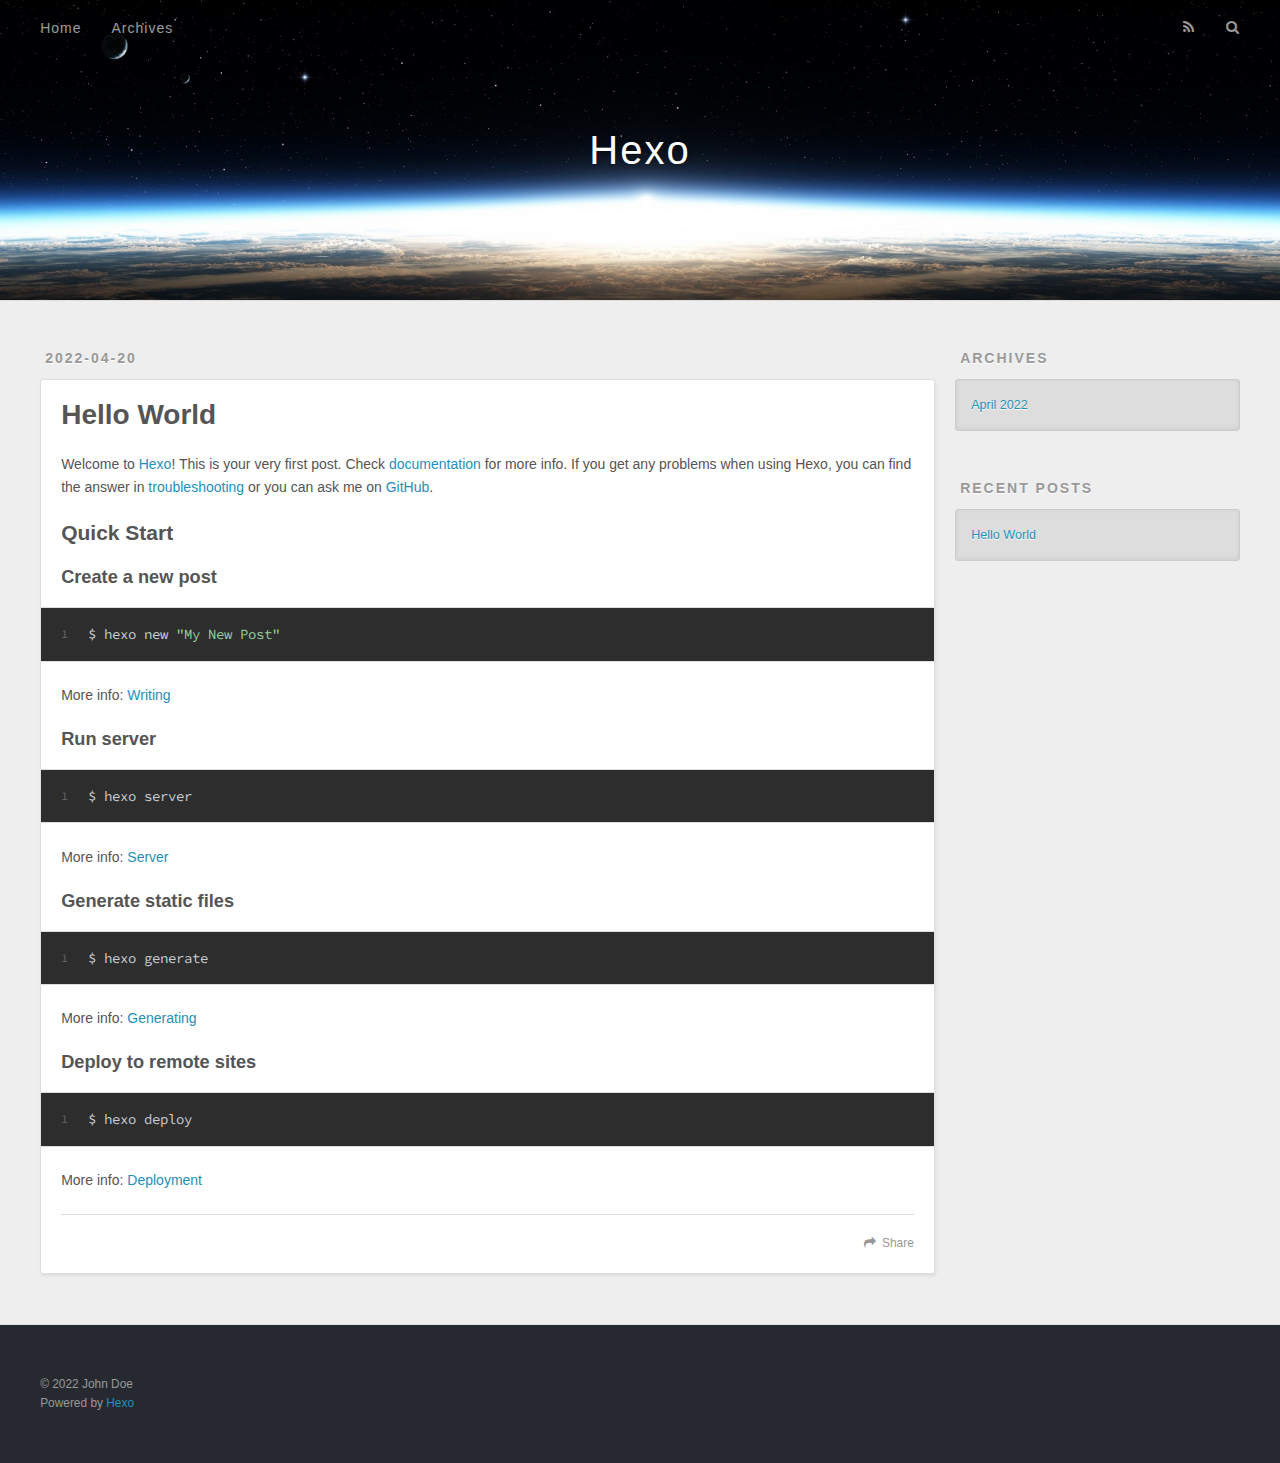
==== index.html @ 65440904 "Site updated: 2022-04-20 20:59:00" ====
<!DOCTYPE html>
<html>
<head>
  <meta charset="utf-8">
  

  
  <title>Hexo</title>
  <meta name="viewport" content="width=device-width, initial-scale=1, maximum-scale=1">
  <meta property="og:type" content="website">
<meta property="og:title" content="Hexo">
<meta property="og:url" content="http://example.com/index.html">
<meta property="og:site_name" content="Hexo">
<meta property="og:locale" content="en_US">
<meta property="article:author" content="John Doe">
<meta name="twitter:card" content="summary">
  
    <link rel="alternate" href="/atom.xml" title="Hexo" type="application/atom+xml">
  
  
    <link rel="icon" href="/favicon.png">
  
  
    <link href="//fonts.googleapis.com/css?family=Source+Code+Pro" rel="stylesheet" type="text/css">
  
  
<link rel="stylesheet" href="/css/style.css">

<meta name="generator" content="Hexo 5.4.2"></head>

<body>
  <div id="container">
    <div id="wrap">
      <header id="header">
  <div id="banner"></div>
  <div id="header-outer" class="outer">
    <div id="header-title" class="inner">
      <h1 id="logo-wrap">
        <a href="/" id="logo">Hexo</a>
      </h1>
      
    </div>
    <div id="header-inner" class="inner">
      <nav id="main-nav">
        <a id="main-nav-toggle" class="nav-icon"></a>
        
          <a class="main-nav-link" href="/">Home</a>
        
          <a class="main-nav-link" href="/archives">Archives</a>
        
      </nav>
      <nav id="sub-nav">
        
          <a id="nav-rss-link" class="nav-icon" href="/atom.xml" title="RSS Feed"></a>
        
        <a id="nav-search-btn" class="nav-icon" title="Search"></a>
      </nav>
      <div id="search-form-wrap">
        <form action="//google.com/search" method="get" accept-charset="UTF-8" class="search-form"><input type="search" name="q" class="search-form-input" placeholder="Search"><button type="submit" class="search-form-submit">&#xF002;</button><input type="hidden" name="sitesearch" value="http://example.com"></form>
      </div>
    </div>
  </div>
</header>
      <div class="outer">
        <section id="main">
  
    <article id="post-hello-world" class="article article-type-post" itemscope itemprop="blogPost">
  <div class="article-meta">
    <a href="/2022/04/20/hello-world/" class="article-date">
  <time datetime="2022-04-20T10:26:19.375Z" itemprop="datePublished">2022-04-20</time>
</a>
    
  </div>
  <div class="article-inner">
    
    
      <header class="article-header">
        
  
    <h1 itemprop="name">
      <a class="article-title" href="/2022/04/20/hello-world/">Hello World</a>
    </h1>
  

      </header>
    
    <div class="article-entry" itemprop="articleBody">
      
        <p>Welcome to <a target="_blank" rel="noopener" href="https://hexo.io/">Hexo</a>! This is your very first post. Check <a target="_blank" rel="noopener" href="https://hexo.io/docs/">documentation</a> for more info. If you get any problems when using Hexo, you can find the answer in <a target="_blank" rel="noopener" href="https://hexo.io/docs/troubleshooting.html">troubleshooting</a> or you can ask me on <a target="_blank" rel="noopener" href="https://github.com/hexojs/hexo/issues">GitHub</a>.</p>
<h2 id="Quick-Start"><a href="#Quick-Start" class="headerlink" title="Quick Start"></a>Quick Start</h2><h3 id="Create-a-new-post"><a href="#Create-a-new-post" class="headerlink" title="Create a new post"></a>Create a new post</h3><figure class="highlight bash"><table><tr><td class="gutter"><pre><span class="line">1</span><br></pre></td><td class="code"><pre><span class="line">$ hexo new <span class="string">&quot;My New Post&quot;</span></span><br></pre></td></tr></table></figure>

<p>More info: <a target="_blank" rel="noopener" href="https://hexo.io/docs/writing.html">Writing</a></p>
<h3 id="Run-server"><a href="#Run-server" class="headerlink" title="Run server"></a>Run server</h3><figure class="highlight bash"><table><tr><td class="gutter"><pre><span class="line">1</span><br></pre></td><td class="code"><pre><span class="line">$ hexo server</span><br></pre></td></tr></table></figure>

<p>More info: <a target="_blank" rel="noopener" href="https://hexo.io/docs/server.html">Server</a></p>
<h3 id="Generate-static-files"><a href="#Generate-static-files" class="headerlink" title="Generate static files"></a>Generate static files</h3><figure class="highlight bash"><table><tr><td class="gutter"><pre><span class="line">1</span><br></pre></td><td class="code"><pre><span class="line">$ hexo generate</span><br></pre></td></tr></table></figure>

<p>More info: <a target="_blank" rel="noopener" href="https://hexo.io/docs/generating.html">Generating</a></p>
<h3 id="Deploy-to-remote-sites"><a href="#Deploy-to-remote-sites" class="headerlink" title="Deploy to remote sites"></a>Deploy to remote sites</h3><figure class="highlight bash"><table><tr><td class="gutter"><pre><span class="line">1</span><br></pre></td><td class="code"><pre><span class="line">$ hexo deploy</span><br></pre></td></tr></table></figure>

<p>More info: <a target="_blank" rel="noopener" href="https://hexo.io/docs/one-command-deployment.html">Deployment</a></p>

      
    </div>
    <footer class="article-footer">
      <a data-url="http://example.com/2022/04/20/hello-world/" data-id="cl27kzqou000018u7b0jz3pfj" class="article-share-link">Share</a>
      
      
    </footer>
  </div>
  
</article>


  


</section>
        
          <aside id="sidebar">
  
    

  
    

  
    
  
    
  <div class="widget-wrap">
    <h3 class="widget-title">Archives</h3>
    <div class="widget">
      <ul class="archive-list"><li class="archive-list-item"><a class="archive-list-link" href="/archives/2022/04/">April 2022</a></li></ul>
    </div>
  </div>


  
    
  <div class="widget-wrap">
    <h3 class="widget-title">Recent Posts</h3>
    <div class="widget">
      <ul>
        
          <li>
            <a href="/2022/04/20/hello-world/">Hello World</a>
          </li>
        
      </ul>
    </div>
  </div>

  
</aside>
        
      </div>
      <footer id="footer">
  
  <div class="outer">
    <div id="footer-info" class="inner">
      &copy; 2022 John Doe<br>
      Powered by <a href="http://hexo.io/" target="_blank">Hexo</a>
    </div>
  </div>
</footer>
    </div>
    <nav id="mobile-nav">
  
    <a href="/" class="mobile-nav-link">Home</a>
  
    <a href="/archives" class="mobile-nav-link">Archives</a>
  
</nav>
    

<script src="//ajax.googleapis.com/ajax/libs/jquery/2.0.3/jquery.min.js"></script>


  
<link rel="stylesheet" href="/fancybox/jquery.fancybox.css">

  
<script src="/fancybox/jquery.fancybox.pack.js"></script>




<script src="/js/script.js"></script>




  </div>
</body>
</html>
---- css/style.css ----
body {
  width: 100%;
}
body:before,
body:after {
  content: "";
  display: table;
}
body:after {
  clear: both;
}
html,
body,
div,
span,
applet,
object,
iframe,
h1,
h2,
h3,
h4,
h5,
h6,
p,
blockquote,
pre,
a,
abbr,
acronym,
address,
big,
cite,
code,
del,
dfn,
em,
img,
ins,
kbd,
q,
s,
samp,
small,
strike,
strong,
sub,
sup,
tt,
var,
dl,
dt,
dd,
ol,
ul,
li,
fieldset,
form,
label,
legend,
table,
caption,
tbody,
tfoot,
thead,
tr,
th,
td {
  margin: 0;
  padding: 0;
  border: 0;
  outline: 0;
  font-weight: inherit;
  font-style: inherit;
  font-family: inherit;
  font-size: 100%;
  vertical-align: baseline;
}
body {
  line-height: 1;
  color: #000;
  background: #fff;
}
ol,
ul {
  list-style: none;
}
table {
  border-collapse: separate;
  border-spacing: 0;
  vertical-align: middle;
}
caption,
th,
td {
  text-align: left;
  font-weight: normal;
  vertical-align: middle;
}
a img {
  border: none;
}
input,
button {
  margin: 0;
  padding: 0;
}
input::-moz-focus-inner,
button::-moz-focus-inner {
  border: 0;
  padding: 0;
}
@font-face {
  font-family: FontAwesome;
  font-style: normal;
  font-weight: normal;
  src: url("fonts/fontawesome-webfont.eot?v=#4.0.3");
  src: url("fonts/fontawesome-webfont.eot?#iefix&v=#4.0.3") format("embedded-opentype"), url("fonts/fontawesome-webfont.woff?v=#4.0.3") format("woff"), url("fonts/fontawesome-webfont.ttf?v=#4.0.3") format("truetype"), url("fonts/fontawesome-webfont.svg#fontawesomeregular?v=#4.0.3") format("svg");
}
html,
body,
#container {
  height: 100%;
}
body {
  background: #eee;
  font: 14px -apple-system, BlinkMacSystemFont, "Segoe UI", "Roboto", "Oxygen", "Ubuntu", "Cantarell", "Fira Sans", "Droid Sans", "Helvetica Neue", sans-serif;
  -webkit-text-size-adjust: 100%;
}
.outer {
  max-width: 1220px;
  margin: 0 auto;
  padding: 0 20px;
}
.outer:before,
.outer:after {
  content: "";
  display: table;
}
.outer:after {
  clear: both;
}
.inner {
  display: inline;
  float: left;
  width: 98.33333333333333%;
  margin: 0 0.833333333333333%;
}
.left,
.alignleft {
  float: left;
}
.right,
.alignright {
  float: right;
}
.clear {
  clear: both;
}
#container {
  position: relative;
}
.mobile-nav-on {
  overflow: hidden;
}
#wrap {
  height: 100%;
  width: 100%;
  position: absolute;
  top: 0;
  left: 0;
  -webkit-transition: 0.2s ease-out;
  -moz-transition: 0.2s ease-out;
  -ms-transition: 0.2s ease-out;
  transition: 0.2s ease-out;
  z-index: 1;
  background: #eee;
}
.mobile-nav-on #wrap {
  left: 280px;
}
@media screen and (min-width: 768px) {
  #main {
    display: inline;
    float: left;
    width: 73.33333333333333%;
    margin: 0 0.833333333333333%;
  }
}
.article-date,
.article-category-link,
.archive-year,
.widget-title {
  text-decoration: none;
  text-transform: uppercase;
  letter-spacing: 2px;
  color: #999;
  margin-bottom: 1em;
  margin-left: 5px;
  line-height: 1em;
  text-shadow: 0 1px #fff;
  font-weight: bold;
}
.article-inner,
.archive-article-inner {
  background: #fff;
  -webkit-box-shadow: 1px 2px 3px #ddd;
  box-shadow: 1px 2px 3px #ddd;
  border: 1px solid #ddd;
  border-radius: 3px;
}
.article-entry h1,
.widget h1 {
  font-size: 2em;
}
.article-entry h2,
.widget h2 {
  font-size: 1.5em;
}
.article-entry h3,
.widget h3 {
  font-size: 1.3em;
}
.article-entry h4,
.widget h4 {
  font-size: 1.2em;
}
.article-entry h5,
.widget h5 {
  font-size: 1em;
}
.article-entry h6,
.widget h6 {
  font-size: 1em;
  color: #999;
}
.article-entry hr,
.widget hr {
  border: 1px dashed #ddd;
}
.article-entry strong,
.widget strong {
  font-weight: bold;
}
.article-entry em,
.widget em,
.article-entry cite,
.widget cite {
  font-style: italic;
}
.article-entry sup,
.widget sup,
.article-entry sub,
.widget sub {
  font-size: 0.75em;
  line-height: 0;
  position: relative;
  vertical-align: baseline;
}
.article-entry sup,
.widget sup {
  top: -0.5em;
}
.article-entry sub,
.widget sub {
  bottom: -0.2em;
}
.article-entry small,
.widget small {
  font-size: 0.85em;
}
.article-entry acronym,
.widget acronym,
.article-entry abbr,
.widget abbr {
  border-bottom: 1px dotted;
}
.article-entry ul,
.widget ul,
.article-entry ol,
.widget ol,
.article-entry dl,
.widget dl {
  margin: 0 20px;
  line-height: 1.6em;
}
.article-entry ul ul,
.widget ul ul,
.article-entry ol ul,
.widget ol ul,
.article-entry ul ol,
.widget ul ol,
.article-entry ol ol,
.widget ol ol {
  margin-top: 0;
  margin-bottom: 0;
}
.article-entry ul,
.widget ul {
  list-style: disc;
}
.article-entry ol,
.widget ol {
  list-style: decimal;
}
.article-entry dt,
.widget dt {
  font-weight: bold;
}
#header {
  height: 300px;
  position: relative;
  border-bottom: 1px solid #ddd;
}
#header:before,
#header:after {
  content: "";
  position: absolute;
  left: 0;
  right: 0;
  height: 40px;
}
#header:before {
  top: 0;
  background: -webkit-linear-gradient(rgba(0,0,0,0.2), transparent);
  background: -moz-linear-gradient(rgba(0,0,0,0.2), transparent);
  background: -ms-linear-gradient(rgba(0,0,0,0.2), transparent);
  background: linear-gradient(rgba(0,0,0,0.2), transparent);
}
#header:after {
  bottom: 0;
  background: -webkit-linear-gradient(transparent, rgba(0,0,0,0.2));
  background: -moz-linear-gradient(transparent, rgba(0,0,0,0.2));
  background: -ms-linear-gradient(transparent, rgba(0,0,0,0.2));
  background: linear-gradient(transparent, rgba(0,0,0,0.2));
}
#header-outer {
  height: 100%;
  position: relative;
}
#header-inner {
  position: relative;
  overflow: hidden;
}
#banner {
  position: absolute;
  top: 0;
  left: 0;
  width: 100%;
  height: 100%;
  background: url("images/banner.jpg") center #000;
  -webkit-background-size: cover;
  -moz-background-size: cover;
  background-size: cover;
  z-index: -1;
}
#header-title {
  text-align: center;
  height: 40px;
  position: absolute;
  top: 50%;
  left: 0;
  margin-top: -20px;
}
#logo,
#subtitle {
  text-decoration: none;
  color: #fff;
  font-weight: 300;
  text-shadow: 0 1px 4px rgba(0,0,0,0.3);
}
#logo {
  font-size: 40px;
  line-height: 40px;
  letter-spacing: 2px;
}
#subtitle {
  font-size: 16px;
  line-height: 16px;
  letter-spacing: 1px;
}
#subtitle-wrap {
  margin-top: 16px;
}
#main-nav {
  float: left;
  margin-left: -15px;
}
.nav-icon,
.main-nav-link {
  float: left;
  color: #fff;
  opacity: 0.6;
  text-decoration: none;
  text-shadow: 0 1px rgba(0,0,0,0.2);
  -webkit-transition: opacity 0.2s;
  -moz-transition: opacity 0.2s;
  -ms-transition: opacity 0.2s;
  transition: opacity 0.2s;
  display: block;
  padding: 20px 15px;
}
.nav-icon:hover,
.main-nav-link:hover {
  opacity: 1;
}
.nav-icon {
  font-family: FontAwesome;
  text-align: center;
  font-size: 14px;
  width: 14px;
  height: 14px;
  padding: 20px 15px;
  position: relative;
  cursor: pointer;
}
.main-nav-link {
  font-weight: 300;
  letter-spacing: 1px;
}
@media screen and (max-width: 479px) {
  .main-nav-link {
    display: none;
  }
}
#main-nav-toggle {
  display: none;
}
#main-nav-toggle:before {
  content: "\f0c9";
}
@media screen and (max-width: 479px) {
  #main-nav-toggle {
    display: block;
  }
}
#sub-nav {
  float: right;
  margin-right: -15px;
}
#nav-rss-link:before {
  content: "\f09e";
}
#nav-search-btn:before {
  content: "\f002";
}
#search-form-wrap {
  position: absolute;
  top: 15px;
  width: 150px;
  height: 30px;
  right: -150px;
  opacity: 0;
  -webkit-transition: 0.2s ease-out;
  -moz-transition: 0.2s ease-out;
  -ms-transition: 0.2s ease-out;
  transition: 0.2s ease-out;
}
#search-form-wrap.on {
  opacity: 1;
  right: 0;
}
@media screen and (max-width: 479px) {
  #search-form-wrap {
    width: 100%;
    right: -100%;
  }
}
.search-form {
  position: absolute;
  top: 0;
  left: 0;
  right: 0;
  background: #fff;
  padding: 5px 15px;
  border-radius: 15px;
  -webkit-box-shadow: 0 0 10px rgba(0,0,0,0.3);
  box-shadow: 0 0 10px rgba(0,0,0,0.3);
}
.search-form-input {
  border: none;
  background: none;
  color: #555;
  width: 100%;
  font: 13px -apple-system, BlinkMacSystemFont, "Segoe UI", "Roboto", "Oxygen", "Ubuntu", "Cantarell", "Fira Sans", "Droid Sans", "Helvetica Neue", sans-serif;
  outline: none;
}
.search-form-input::-webkit-search-results-decoration,
.search-form-input::-webkit-search-cancel-button {
  -webkit-appearance: none;
}
.search-form-submit {
  position: absolute;
  top: 50%;
  right: 10px;
  margin-top: -7px;
  font: 13px FontAwesome;
  border: none;
  background: none;
  color: #bbb;
  cursor: pointer;
}
.search-form-submit:hover,
.search-form-submit:focus {
  color: #777;
}
.article {
  margin: 50px 0;
}
.article-inner {
  overflow: hidden;
}
.article-meta:before,
.article-meta:after {
  content: "";
  display: table;
}
.article-meta:after {
  clear: both;
}
.article-date {
  float: left;
}
.article-category {
  float: left;
  line-height: 1em;
  color: #ccc;
  text-shadow: 0 1px #fff;
  margin-left: 8px;
}
.article-category:before {
  content: "\2022";
}
.article-category-link {
  margin: 0 12px 1em;
}
.article-header {
  padding: 20px 20px 0;
}
.article-title {
  text-decoration: none;
  font-size: 2em;
  font-weight: bold;
  color: #555;
  line-height: 1.1em;
  -webkit-transition: color 0.2s;
  -moz-transition: color 0.2s;
  -ms-transition: color 0.2s;
  transition: color 0.2s;
}
a.article-title:hover {
  color: #258fb8;
}
.article-entry {
  color: #555;
  padding: 0 20px;
}
.article-entry:before,
.article-entry:after {
  content: "";
  display: table;
}
.article-entry:after {
  clear: both;
}
.article-entry p,
.article-entry table {
  line-height: 1.6em;
  margin: 1.6em 0;
}
.article-entry h1,
.article-entry h2,
.article-entry h3,
.article-entry h4,
.article-entry h5,
.article-entry h6 {
  font-weight: bold;
}
.article-entry h1,
.article-entry h2,
.article-entry h3,
.article-entry h4,
.article-entry h5,
.article-entry h6 {
  line-height: 1.1em;
  margin: 1.1em 0;
}
.article-entry a {
  color: #258fb8;
  text-decoration: none;
}
.article-entry a:hover {
  text-decoration: underline;
}
.article-entry ul,
.article-entry ol,
.article-entry dl {
  margin-top: 1.6em;
  margin-bottom: 1.6em;
}
.article-entry img,
.article-entry video {
  max-width: 100%;
  height: auto;
  display: block;
  margin: auto;
}
.article-entry iframe {
  border: none;
}
.article-entry table {
  width: 100%;
  border-collapse: collapse;
  border-spacing: 0;
}
.article-entry th {
  font-weight: bold;
  border-bottom: 3px solid #ddd;
  padding-bottom: 0.5em;
}
.article-entry td {
  border-bottom: 1px solid #ddd;
  padding: 10px 0;
}
.article-entry blockquote {
  font-family: Georgia, "Times New Roman", serif;
  font-size: 1.4em;
  margin: 1.6em 20px;
  text-align: center;
}
.article-entry blockquote footer {
  font-size: 14px;
  margin: 1.6em 0;
  font-family: -apple-system, BlinkMacSystemFont, "Segoe UI", "Roboto", "Oxygen", "Ubuntu", "Cantarell", "Fira Sans", "Droid Sans", "Helvetica Neue", sans-serif;
}
.article-entry blockquote footer cite:before {
  content: "—";
  padding: 0 0.5em;
}
.article-entry .pullquote {
  text-align: left;
  width: 45%;
  margin: 0;
}
.article-entry .pullquote.left {
  margin-left: 0.5em;
  margin-right: 1em;
}
.article-entry .pullquote.right {
  margin-right: 0.5em;
  margin-left: 1em;
}
.article-entry .caption {
  color: #999;
  display: block;
  font-size: 0.9em;
  margin-top: 0.5em;
  position: relative;
  text-align: center;
}
.article-entry .video-container {
  position: relative;
  padding-top: 56.25%;
  height: 0;
  overflow: hidden;
}
.article-entry .video-container iframe,
.article-entry .video-container object,
.article-entry .video-container embed {
  position: absolute;
  top: 0;
  left: 0;
  width: 100%;
  height: 100%;
  margin-top: 0;
}
.article-more-link a {
  display: inline-block;
  line-height: 1em;
  padding: 6px 15px;
  border-radius: 15px;
  background: #eee;
  color: #999;
  text-shadow: 0 1px #fff;
  text-decoration: none;
}
.article-more-link a:hover {
  background: #258fb8;
  color: #fff;
  text-decoration: none;
  text-shadow: 0 1px #1e7293;
}
.article-footer {
  font-size: 0.85em;
  line-height: 1.6em;
  border-top: 1px solid #ddd;
  padding-top: 1.6em;
  margin: 0 20px 20px;
}
.article-footer:before,
.article-footer:after {
  content: "";
  display: table;
}
.article-footer:after {
  clear: both;
}
.article-footer a {
  color: #999;
  text-decoration: none;
}
.article-footer a:hover {
  color: #555;
}
.article-tag-list-item {
  float: left;
  margin-right: 10px;
}
.article-tag-list-link:before {
  content: "#";
}
.article-comment-link {
  float: right;
}
.article-comment-link:before {
  content: "\f075";
  font-family: FontAwesome;
  padding-right: 8px;
}
.article-share-link {
  cursor: pointer;
  float: right;
  margin-left: 20px;
}
.article-share-link:before {
  content: "\f064";
  font-family: FontAwesome;
  padding-right: 6px;
}
#article-nav {
  position: relative;
}
#article-nav:before,
#article-nav:after {
  content: "";
  display: table;
}
#article-nav:after {
  clear: both;
}
@media screen and (min-width: 768px) {
  #article-nav {
    margin: 50px 0;
  }
  #article-nav:before {
    width: 8px;
    height: 8px;
    position: absolute;
    top: 50%;
    left: 50%;
    margin-top: -4px;
    margin-left: -4px;
    content: "";
    border-radius: 50%;
    background: #ddd;
    -webkit-box-shadow: 0 1px 2px #fff;
    box-shadow: 0 1px 2px #fff;
  }
}
.article-nav-link-wrap {
  text-decoration: none;
  text-shadow: 0 1px #fff;
  color: #999;
  -webkit-box-sizing: border-box;
  -moz-box-sizing: border-box;
  box-sizing: border-box;
  margin-top: 50px;
  text-align: center;
  display: block;
}
.article-nav-link-wrap:hover {
  color: #555;
}
@media screen and (min-width: 768px) {
  .article-nav-link-wrap {
    width: 50%;
    margin-top: 0;
  }
}
@media screen and (min-width: 768px) {
  #article-nav-newer {
    float: left;
    text-align: right;
    padding-right: 20px;
  }
}
@media screen and (min-width: 768px) {
  #article-nav-older {
    float: right;
    text-align: left;
    padding-left: 20px;
  }
}
.article-nav-caption {
  text-transform: uppercase;
  letter-spacing: 2px;
  color: #ddd;
  line-height: 1em;
  font-weight: bold;
}
#article-nav-newer .article-nav-caption {
  margin-right: -2px;
}
.article-nav-title {
  font-size: 0.85em;
  line-height: 1.6em;
  margin-top: 0.5em;
}
.article-share-box {
  position: absolute;
  display: none;
  background: #fff;
  -webkit-box-shadow: 1px 2px 10px rgba(0,0,0,0.2);
  box-shadow: 1px 2px 10px rgba(0,0,0,0.2);
  border-radius: 3px;
  margin-left: -145px;
  overflow: hidden;
  z-index: 1;
}
.article-share-box.on {
  display: block;
}
.article-share-input {
  width: 100%;
  background: none;
  -webkit-box-sizing: border-box;
  -moz-box-sizing: border-box;
  box-sizing: border-box;
  font: 14px -apple-system, BlinkMacSystemFont, "Segoe UI", "Roboto", "Oxygen", "Ubuntu", "Cantarell", "Fira Sans", "Droid Sans", "Helvetica Neue", sans-serif;
  padding: 0 15px;
  color: #555;
  outline: none;
  border: 1px solid #ddd;
  border-radius: 3px 3px 0 0;
  height: 36px;
  line-height: 36px;
}
.article-share-links {
  background: #eee;
}
.article-share-links:before,
.article-share-links:after {
  content: "";
  display: table;
}
.article-share-links:after {
  clear: both;
}
.article-share-twitter,
.article-share-facebook,
.article-share-pinterest,
.article-share-google {
  width: 50px;
  height: 36px;
  display: block;
  float: left;
  position: relative;
  color: #999;
  text-shadow: 0 1px #fff;
}
.article-share-twitter:before,
.article-share-facebook:before,
.article-share-pinterest:before,
.article-share-google:before {
  font-size: 20px;
  font-family: FontAwesome;
  width: 20px;
  height: 20px;
  position: absolute;
  top: 50%;
  left: 50%;
  margin-top: -10px;
  margin-left: -10px;
  text-align: center;
}
.article-share-twitter:hover,
.article-share-facebook:hover,
.article-share-pinterest:hover,
.article-share-google:hover {
  color: #fff;
}
.article-share-twitter:before {
  content: "\f099";
}
.article-share-twitter:hover {
  background: #00aced;
  text-shadow: 0 1px #008abe;
}
.article-share-facebook:before {
  content: "\f09a";
}
.article-share-facebook:hover {
  background: #3b5998;
  text-shadow: 0 1px #2f477a;
}
.article-share-pinterest:before {
  content: "\f0d2";
}
.article-share-pinterest:hover {
  background: #cb2027;
  text-shadow: 0 1px #a21a1f;
}
.article-share-google:before {
  content: "\f0d5";
}
.article-share-google:hover {
  background: #dd4b39;
  text-shadow: 0 1px #be3221;
}
.article-gallery {
  background: #000;
  position: relative;
}
.article-gallery-photos {
  position: relative;
  overflow: hidden;
}
.article-gallery-img {
  display: none;
  max-width: 100%;
}
.article-gallery-img:first-child {
  display: block;
}
.article-gallery-img.loaded {
  position: absolute;
  display: block;
}
.article-gallery-img img {
  display: block;
  max-width: 100%;
  margin: 0 auto;
}
#comments {
  background: #fff;
  -webkit-box-shadow: 1px 2px 3px #ddd;
  box-shadow: 1px 2px 3px #ddd;
  padding: 20px;
  border: 1px solid #ddd;
  border-radius: 3px;
  margin: 50px 0;
}
#comments a {
  color: #258fb8;
}
.archives-wrap {
  margin: 50px 0;
}
.archives:before,
.archives:after {
  content: "";
  display: table;
}
.archives:after {
  clear: both;
}
.archive-year-wrap {
  margin-bottom: 1em;
}
.archives {
  -webkit-column-gap: 10px;
  -moz-column-gap: 10px;
  column-gap: 10px;
}
@media screen and (min-width: 480px) and (max-width: 767px) {
  .archives {
    -webkit-column-count: 2;
    -moz-column-count: 2;
    column-count: 2;
  }
}
@media screen and (min-width: 768px) {
  .archives {
    -webkit-column-count: 3;
    -moz-column-count: 3;
    column-count: 3;
  }
}
.archive-article {
  -webkit-column-break-inside: avoid;
  page-break-inside: avoid;
  overflow: hidden;
  break-inside: avoid-column;
}
.archive-article-inner {
  padding: 10px;
  margin-bottom: 15px;
}
.archive-article-title {
  text-decoration: none;
  font-weight: bold;
  color: #555;
  -webkit-transition: color 0.2s;
  -moz-transition: color 0.2s;
  -ms-transition: color 0.2s;
  transition: color 0.2s;
  line-height: 1.6em;
}
.archive-article-title:hover {
  color: #258fb8;
}
.archive-article-footer {
  margin-top: 1em;
}
.archive-article-date {
  color: #999;
  text-decoration: none;
  font-size: 0.85em;
  line-height: 1em;
  margin-bottom: 0.5em;
  display: block;
}
#page-nav {
  margin: 50px auto;
  background: #fff;
  -webkit-box-shadow: 1px 2px 3px #ddd;
  box-shadow: 1px 2px 3px #ddd;
  border: 1px solid #ddd;
  border-radius: 3px;
  text-align: center;
  color: #999;
  overflow: hidden;
}
#page-nav:before,
#page-nav:after {
  content: "";
  display: table;
}
#page-nav:after {
  clear: both;
}
#page-nav a,
#page-nav span {
  padding: 10px 20px;
  line-height: 1;
  height: 2ex;
}
#page-nav a {
  color: #999;
  text-decoration: none;
}
#page-nav a:hover {
  background: #999;
  color: #fff;
}
#page-nav .prev {
  float: left;
}
#page-nav .next {
  float: right;
}
#page-nav .page-number {
  display: inline-block;
}
@media screen and (max-width: 479px) {
  #page-nav .page-number {
    display: none;
  }
}
#page-nav .current {
  color: #555;
  font-weight: bold;
}
#page-nav .space {
  color: #ddd;
}
#footer {
  background: #262a30;
  padding: 50px 0;
  border-top: 1px solid #ddd;
  color: #999;
}
#footer a {
  color: #258fb8;
  text-decoration: none;
}
#footer a:hover {
  text-decoration: underline;
}
#footer-info {
  line-height: 1.6em;
  font-size: 0.85em;
}
.article-entry pre,
.article-entry .highlight {
  background: #2d2d2d;
  margin: 0 -20px;
  padding: 15px 20px;
  border-style: solid;
  border-color: #ddd;
  border-width: 1px 0;
  overflow: auto;
  color: #ccc;
  line-height: 22.400000000000002px;
}
.article-entry .highlight .gutter pre,
.article-entry .gist .gist-file .gist-data .line-numbers {
  color: #666;
  font-size: 0.85em;
}
.article-entry pre,
.article-entry code {
  font-family: "Source Code Pro", Consolas, Monaco, Menlo, Consolas, monospace;
}
.article-entry code {
  background: #eee;
  text-shadow: 0 1px #fff;
  padding: 0 0.3em;
}
.article-entry pre code {
  background: none;
  text-shadow: none;
  padding: 0;
}
.article-entry .highlight pre {
  border: none;
  margin: 0;
  padding: 0;
}
.article-entry .highlight table {
  margin: 0;
  width: auto;
}
.article-entry .highlight td {
  border: none;
  padding: 0;
}
.article-entry .highlight figcaption {
  font-size: 0.85em;
  color: #999;
  line-height: 1em;
  margin-bottom: 1em;
}
.article-entry .highlight figcaption:before,
.article-entry .highlight figcaption:after {
  content: "";
  display: table;
}
.article-entry .highlight figcaption:after {
  clear: both;
}
.article-entry .highlight figcaption a {
  float: right;
}
.article-entry .highlight .gutter pre {
  text-align: right;
  padding-right: 20px;
}
.article-entry .highlight .line {
  height: 22.400000000000002px;
}
.article-entry .highlight .line.marked {
  background: #515151;
}
.article-entry .gist {
  margin: 0 -20px;
  border-style: solid;
  border-color: #ddd;
  border-width: 1px 0;
  background: #2d2d2d;
  padding: 15px 20px 15px 0;
}
.article-entry .gist .gist-file {
  border: none;
  font-family: "Source Code Pro", Consolas, Monaco, Menlo, Consolas, monospace;
  margin: 0;
}
.article-entry .gist .gist-file .gist-data {
  background: none;
  border: none;
}
.article-entry .gist .gist-file .gist-data .line-numbers {
  background: none;
  border: none;
  padding: 0 20px 0 0;
}
.article-entry .gist .gist-file .gist-data .line-data {
  padding: 0 !important;
}
.article-entry .gist .gist-file .highlight {
  margin: 0;
  padding: 0;
  border: none;
}
.article-entry .gist .gist-file .gist-meta {
  background: #2d2d2d;
  color: #999;
  font: 0.85em -apple-system, BlinkMacSystemFont, "Segoe UI", "Roboto", "Oxygen", "Ubuntu", "Cantarell", "Fira Sans", "Droid Sans", "Helvetica Neue", sans-serif;
  text-shadow: 0 0;
  padding: 0;
  margin-top: 1em;
  margin-left: 20px;
}
.article-entry .gist .gist-file .gist-meta a {
  color: #258fb8;
  font-weight: normal;
}
.article-entry .gist .gist-file .gist-meta a:hover {
  text-decoration: underline;
}
pre .comment,
pre .title {
  color: #999;
}
pre .variable,
pre .attribute,
pre .tag,
pre .regexp,
pre .ruby .constant,
pre .xml .tag .title,
pre .xml .pi,
pre .xml .doctype,
pre .html .doctype,
pre .css .id,
pre .css .class,
pre .css .pseudo {
  color: #f2777a;
}
pre .number,
pre .preprocessor,
pre .built_in,
pre .literal,
pre .params,
pre .constant {
  color: #f99157;
}
pre .class,
pre .ruby .class .title,
pre .css .rules .attribute {
  color: #9c9;
}
pre .string,
pre .value,
pre .inheritance,
pre .header,
pre .ruby .symbol,
pre .xml .cdata {
  color: #9c9;
}
pre .css .hexcolor {
  color: #6cc;
}
pre .function,
pre .python .decorator,
pre .python .title,
pre .ruby .function .title,
pre .ruby .title .keyword,
pre .perl .sub,
pre .javascript .title,
pre .coffeescript .title {
  color: #69c;
}
pre .keyword,
pre .javascript .function {
  color: #c9c;
}
@media screen and (max-width: 479px) {
  #mobile-nav {
    position: absolute;
    top: 0;
    left: 0;
    width: 280px;
    height: 100%;
    background: #191919;
    border-right: 1px solid #fff;
  }
}
@media screen and (max-width: 479px) {
  .mobile-nav-link {
    display: block;
    color: #999;
    text-decoration: none;
    padding: 15px 20px;
    font-weight: bold;
  }
  .mobile-nav-link:hover {
    color: #fff;
  }
}
@media screen and (min-width: 768px) {
  #sidebar {
    display: inline;
    float: left;
    width: 23.333333333333332%;
    margin: 0 0.833333333333333%;
  }
}
.widget-wrap {
  margin: 50px 0;
}
.widget {
  color: #777;
  text-shadow: 0 1px #fff;
  background: #ddd;
  -webkit-box-shadow: 0 -1px 4px #ccc inset;
  box-shadow: 0 -1px 4px #ccc inset;
  border: 1px solid #ccc;
  padding: 15px;
  border-radius: 3px;
}
.widget a {
  color: #258fb8;
  text-decoration: none;
}
.widget a:hover {
  text-decoration: underline;
}
.widget ul ul,
.widget ol ul,
.widget dl ul,
.widget ul ol,
.widget ol ol,
.widget dl ol,
.widget ul dl,
.widget ol dl,
.widget dl dl {
  margin-left: 15px;
  list-style: disc;
}
.widget {
  line-height: 1.6em;
  word-wrap: break-word;
  font-size: 0.9em;
}
.widget ul,
.widget ol {
  list-style: none;
  margin: 0;
}
.widget ul ul,
.widget ol ul,
.widget ul ol,
.widget ol ol {
  margin: 0 20px;
}
.widget ul ul,
.widget ol ul {
  list-style: disc;
}
.widget ul ol,
.widget ol ol {
  list-style: decimal;
}
.category-list-count,
.tag-list-count,
.archive-list-count {
  padding-left: 5px;
  color: #999;
  font-size: 0.85em;
}
.category-list-count:before,
.tag-list-count:before,
.archive-list-count:before {
  content: "(";
}
.category-list-count:after,
.tag-list-count:after,
.archive-list-count:after {
  content: ")";
}
.tagcloud a {
  margin-right: 5px;
  display: inline-block;
}
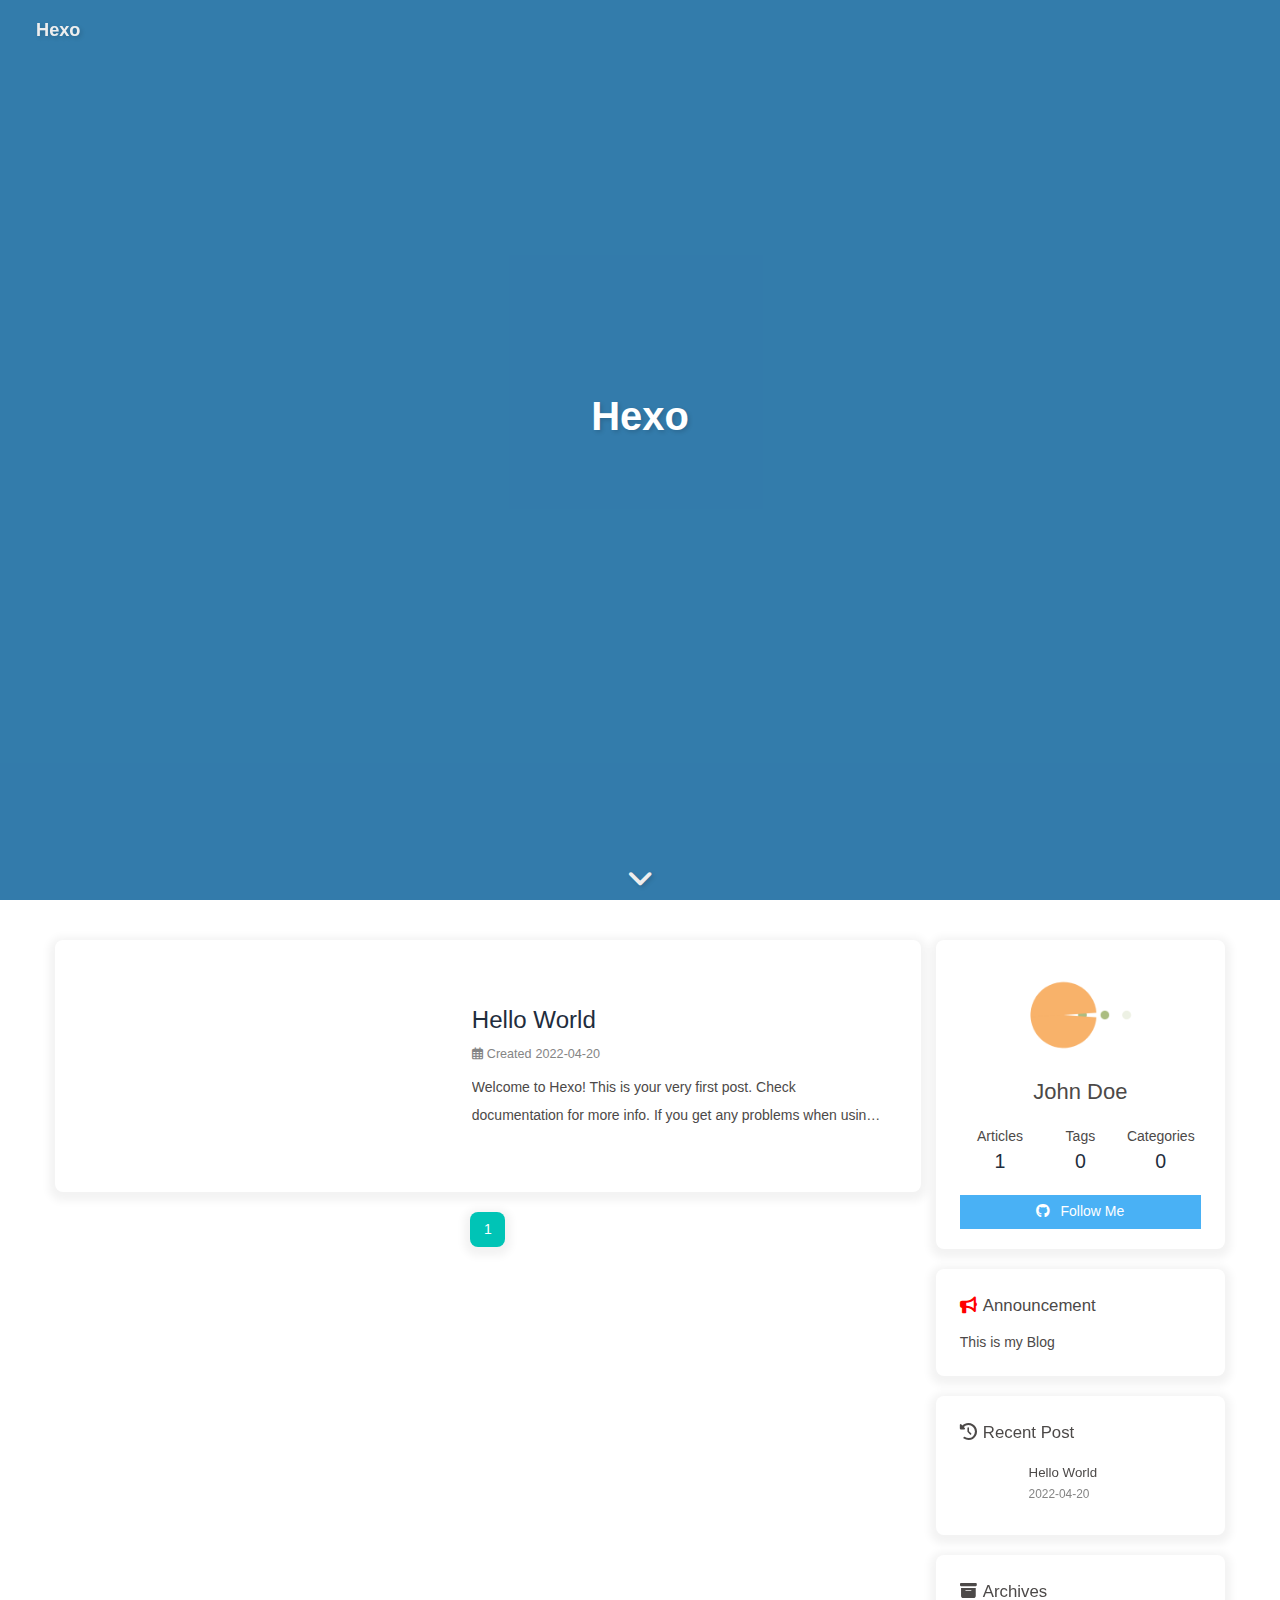
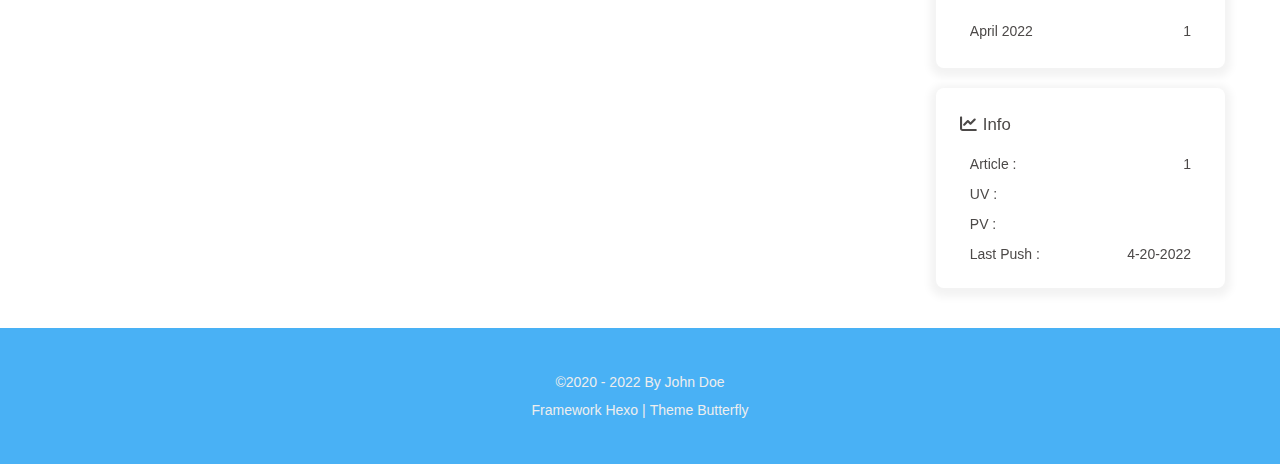
==== commit 9a7edd20: "Site updated: 2022-04-20 23:27:26" ====
--- a/index.html
+++ b/index.html
@@ -1,196 +1,153 @@
-<!DOCTYPE html>
-<html>
-<head>
-  <meta charset="utf-8">
-  
-
-  
-  <title>Hexo</title>
-  <meta name="viewport" content="width=device-width, initial-scale=1, maximum-scale=1">
-  <meta property="og:type" content="website">
+<!DOCTYPE html><html lang="en" data-theme="light"><head><meta charset="UTF-8"><meta http-equiv="X-UA-Compatible" content="IE=edge"><meta name="viewport" content="width=device-width, initial-scale=1.0, maximum-scale=1.0, user-scalable=no"><title>Hexo</title><meta name="author" content="John Doe"><meta name="copyright" content="John Doe"><meta name="format-detection" content="telephone=no"><meta name="theme-color" content="#ffffff"><meta property="og:type" content="website">
 <meta property="og:title" content="Hexo">
 <meta property="og:url" content="http://example.com/index.html">
 <meta property="og:site_name" content="Hexo">
 <meta property="og:locale" content="en_US">
+<meta property="og:image" content="https://i.loli.net/2021/02/24/5O1day2nriDzjSu.png">
 <meta property="article:author" content="John Doe">
 <meta name="twitter:card" content="summary">
+<meta name="twitter:image" content="https://i.loli.net/2021/02/24/5O1day2nriDzjSu.png"><link rel="shortcut icon" href="/img/favicon.png"><link rel="canonical" href="http://example.com/"><link rel="preconnect" href="//cdn.jsdelivr.net"/><link rel="preconnect" href="//busuanzi.ibruce.info"/><link rel="stylesheet" href="/css/index.css"><link rel="stylesheet" href="https://cdn.jsdelivr.net/npm/@fortawesome/fontawesome-free@6/css/all.min.css" media="print" onload="this.media='all'"><link rel="stylesheet" href="https://cdn.jsdelivr.net/npm/@fancyapps/ui/dist/fancybox.css" media="print" onload="this.media='all'"><script>const GLOBAL_CONFIG = { 
+  root: '/',
+  algolia: undefined,
+  localSearch: undefined,
+  translate: undefined,
+  noticeOutdate: undefined,
+  highlight: {"plugin":"highlighjs","highlightCopy":true,"highlightLang":true,"highlightHeightLimit":false},
+  copy: {
+    success: 'Copy successfully',
+    error: 'Copy error',
+    noSupport: 'The browser does not support'
+  },
+  relativeDate: {
+    homepage: false,
+    post: false
+  },
+  runtime: '',
+  date_suffix: {
+    just: 'Just',
+    min: 'minutes ago',
+    hour: 'hours ago',
+    day: 'days ago',
+    month: 'months ago'
+  },
+  copyright: undefined,
+  lightbox: 'fancybox',
+  Snackbar: undefined,
+  source: {
+    justifiedGallery: {
+      js: 'https://cdn.jsdelivr.net/npm/flickr-justified-gallery@2/dist/fjGallery.min.js',
+      css: 'https://cdn.jsdelivr.net/npm/flickr-justified-gallery@2/dist/fjGallery.min.css'
+    }
+  },
+  isPhotoFigcaption: false,
+  islazyload: false,
+  isAnchor: false
+}</script><script id="config-diff">var GLOBAL_CONFIG_SITE = {
+  title: 'Hexo',
+  isPost: false,
+  isHome: true,
+  isHighlightShrink: false,
+  isToc: false,
+  postUpdate: '2022-04-20 23:26:47'
+}</script><noscript><style type="text/css">
+  #nav {
+    opacity: 1
+  }
+  .justified-gallery img {
+    opacity: 1
+  }
+
+  #recent-posts time,
+  #post-meta time {
+    display: inline !important
+  }
+</style></noscript><script>(win=>{
+    win.saveToLocal = {
+      set: function setWithExpiry(key, value, ttl) {
+        if (ttl === 0) return
+        const now = new Date()
+        const expiryDay = ttl * 86400000
+        const item = {
+          value: value,
+          expiry: now.getTime() + expiryDay,
+        }
+        localStorage.setItem(key, JSON.stringify(item))
+      },
+
+      get: function getWithExpiry(key) {
+        const itemStr = localStorage.getItem(key)
+
+        if (!itemStr) {
+          return undefined
+        }
+        const item = JSON.parse(itemStr)
+        const now = new Date()
+
+        if (now.getTime() > item.expiry) {
+          localStorage.removeItem(key)
+          return undefined
+        }
+        return item.value
+      }
+    }
   
-    <link rel="alternate" href="/atom.xml" title="Hexo" type="application/atom+xml">
+    win.getScript = url => new Promise((resolve, reject) => {
+      const script = document.createElement('script')
+      script.src = url
+      script.async = true
+      script.onerror = reject
+      script.onload = script.onreadystatechange = function() {
+        const loadState = this.readyState
+        if (loadState && loadState !== 'loaded' && loadState !== 'complete') return
+        script.onload = script.onreadystatechange = null
+        resolve()
+      }
+      document.head.appendChild(script)
+    })
   
-  
-    <link rel="icon" href="/favicon.png">
-  
-  
-    <link href="//fonts.googleapis.com/css?family=Source+Code+Pro" rel="stylesheet" type="text/css">
-  
-  
-<link rel="stylesheet" href="/css/style.css">
+      win.activateDarkMode = function () {
+        document.documentElement.setAttribute('data-theme', 'dark')
+        if (document.querySelector('meta[name="theme-color"]') !== null) {
+          document.querySelector('meta[name="theme-color"]').setAttribute('content', '#0d0d0d')
+        }
+      }
+      win.activateLightMode = function () {
+        document.documentElement.setAttribute('data-theme', 'light')
+        if (document.querySelector('meta[name="theme-color"]') !== null) {
+          document.querySelector('meta[name="theme-color"]').setAttribute('content', '#ffffff')
+        }
+      }
+      const t = saveToLocal.get('theme')
+    
+          if (t === 'dark') activateDarkMode()
+          else if (t === 'light') activateLightMode()
+        
+      const asideStatus = saveToLocal.get('aside-status')
+      if (asideStatus !== undefined) {
+        if (asideStatus === 'hide') {
+          document.documentElement.classList.add('hide-aside')
+        } else {
+          document.documentElement.classList.remove('hide-aside')
+        }
+      }
+    
+    const detectApple = () => {
+      if(/iPad|iPhone|iPod|Macintosh/.test(navigator.userAgent)){
+        document.documentElement.classList.add('apple')
+      }
+    }
+    detectApple()
+    })(window)</script><meta name="generator" content="Hexo 5.4.2"></head><body><div id="sidebar"><div id="menu-mask"></div><div id="sidebar-menus"><div class="avatar-img is-center"><img src="https://i.loli.net/2021/02/24/5O1day2nriDzjSu.png" onerror="onerror=null;src='/img/friend_404.gif'" alt="avatar"/></div><div class="site-data is-center"><div class="data-item"><a href="/archives/"><div class="headline">Articles</div><div class="length-num">1</div></a></div><div class="data-item"><a href="/tags/"><div class="headline">Tags</div><div class="length-num">0</div></a></div><div class="data-item"><a href="/categories/"><div class="headline">Categories</div><div class="length-num">0</div></a></div></div><hr/></div></div><div class="page" id="body-wrap"><header class="full_page" id="page-header"><nav id="nav"><span id="blog_name"><a id="site-name" href="/">Hexo</a></span><div id="menus"><div id="toggle-menu"><a class="site-page"><i class="fas fa-bars fa-fw"></i></a></div></div></nav><div id="site-info"><h1 id="site-title">Hexo</h1></div><div id="scroll-down"><i class="fas fa-angle-down scroll-down-effects"></i></div></header><main class="layout" id="content-inner"><div class="recent-posts" id="recent-posts"><div class="recent-post-item"><div class="post_cover left"><a href="/2022/04/20/hello-world/" title="Hello World"><img class="post_bg" src="[data-uri]" onerror="this.onerror=null;this.src='/img/404.jpg'" alt="Hello World"></a></div><div class="recent-post-info"><a class="article-title" href="/2022/04/20/hello-world/" title="Hello World">Hello World</a><div class="article-meta-wrap"><span class="post-meta-date"><i class="far fa-calendar-alt"></i><span class="article-meta-label">Created</span><time datetime="2022-04-20T10:26:19.375Z" title="Created 2022-04-20 18:26:19">2022-04-20</time></span></div><div class="content">Welcome to Hexo! This is your very first post. Check documentation for more info. If you get any problems when using Hexo, you can find the answer in troubleshooting or you can ask me on GitHub.
+Quick StartCreate a new post1$ hexo new &quot;My New Post&quot;
 
-<meta name="generator" content="Hexo 5.4.2"></head>
+More info: Writing
+Run server1$ hexo server
 
-<body>
-  <div id="container">
-    <div id="wrap">
-      <header id="header">
-  <div id="banner"></div>
-  <div id="header-outer" class="outer">
-    <div id="header-title" class="inner">
-      <h1 id="logo-wrap">
-        <a href="/" id="logo">Hexo</a>
-      </h1>
-      
-    </div>
-    <div id="header-inner" class="inner">
-      <nav id="main-nav">
-        <a id="main-nav-toggle" class="nav-icon"></a>
-        
-          <a class="main-nav-link" href="/">Home</a>
-        
-          <a class="main-nav-link" href="/archives">Archives</a>
-        
-      </nav>
-      <nav id="sub-nav">
-        
-          <a id="nav-rss-link" class="nav-icon" href="/atom.xml" title="RSS Feed"></a>
-        
-        <a id="nav-search-btn" class="nav-icon" title="Search"></a>
-      </nav>
-      <div id="search-form-wrap">
-        <form action="//google.com/search" method="get" accept-charset="UTF-8" class="search-form"><input type="search" name="q" class="search-form-input" placeholder="Search"><button type="submit" class="search-form-submit">&#xF002;</button><input type="hidden" name="sitesearch" value="http://example.com"></form>
-      </div>
-    </div>
-  </div>
-</header>
-      <div class="outer">
-        <section id="main">
-  
-    <article id="post-hello-world" class="article article-type-post" itemscope itemprop="blogPost">
-  <div class="article-meta">
-    <a href="/2022/04/20/hello-world/" class="article-date">
-  <time datetime="2022-04-20T10:26:19.375Z" itemprop="datePublished">2022-04-20</time>
-</a>
-    
-  </div>
-  <div class="article-inner">
-    
-    
-      <header class="article-header">
-        
-  
-    <h1 itemprop="name">
-      <a class="article-title" href="/2022/04/20/hello-world/">Hello World</a>
-    </h1>
-  
+More info: Server
+Generate static files1$ hexo generate
 
-      </header>
-    
-    <div class="article-entry" itemprop="articleBody">
-      
-        <p>Welcome to <a target="_blank" rel="noopener" href="https://hexo.io/">Hexo</a>! This is your very first post. Check <a target="_blank" rel="noopener" href="https://hexo.io/docs/">documentation</a> for more info. If you get any problems when using Hexo, you can find the answer in <a target="_blank" rel="noopener" href="https://hexo.io/docs/troubleshooting.html">troubleshooting</a> or you can ask me on <a target="_blank" rel="noopener" href="https://github.com/hexojs/hexo/issues">GitHub</a>.</p>
-<h2 id="Quick-Start"><a href="#Quick-Start" class="headerlink" title="Quick Start"></a>Quick Start</h2><h3 id="Create-a-new-post"><a href="#Create-a-new-post" class="headerlink" title="Create a new post"></a>Create a new post</h3><figure class="highlight bash"><table><tr><td class="gutter"><pre><span class="line">1</span><br></pre></td><td class="code"><pre><span class="line">$ hexo new <span class="string">&quot;My New Post&quot;</span></span><br></pre></td></tr></table></figure>
+More info: Generating
+Deploy to remote sites1$ hexo deploy
 
-<p>More info: <a target="_blank" rel="noopener" href="https://hexo.io/docs/writing.html">Writing</a></p>
-<h3 id="Run-server"><a href="#Run-server" class="headerlink" title="Run server"></a>Run server</h3><figure class="highlight bash"><table><tr><td class="gutter"><pre><span class="line">1</span><br></pre></td><td class="code"><pre><span class="line">$ hexo server</span><br></pre></td></tr></table></figure>
-
-<p>More info: <a target="_blank" rel="noopener" href="https://hexo.io/docs/server.html">Server</a></p>
-<h3 id="Generate-static-files"><a href="#Generate-static-files" class="headerlink" title="Generate static files"></a>Generate static files</h3><figure class="highlight bash"><table><tr><td class="gutter"><pre><span class="line">1</span><br></pre></td><td class="code"><pre><span class="line">$ hexo generate</span><br></pre></td></tr></table></figure>
-
-<p>More info: <a target="_blank" rel="noopener" href="https://hexo.io/docs/generating.html">Generating</a></p>
-<h3 id="Deploy-to-remote-sites"><a href="#Deploy-to-remote-sites" class="headerlink" title="Deploy to remote sites"></a>Deploy to remote sites</h3><figure class="highlight bash"><table><tr><td class="gutter"><pre><span class="line">1</span><br></pre></td><td class="code"><pre><span class="line">$ hexo deploy</span><br></pre></td></tr></table></figure>
-
-<p>More info: <a target="_blank" rel="noopener" href="https://hexo.io/docs/one-command-deployment.html">Deployment</a></p>
-
-      
-    </div>
-    <footer class="article-footer">
-      <a data-url="http://example.com/2022/04/20/hello-world/" data-id="cl27kzqou000018u7b0jz3pfj" class="article-share-link">Share</a>
-      
-      
-    </footer>
-  </div>
-  
-</article>
-
-
-  
-
-
-</section>
-        
-          <aside id="sidebar">
-  
-    
-
-  
-    
-
-  
-    
-  
-    
-  <div class="widget-wrap">
-    <h3 class="widget-title">Archives</h3>
-    <div class="widget">
-      <ul class="archive-list"><li class="archive-list-item"><a class="archive-list-link" href="/archives/2022/04/">April 2022</a></li></ul>
-    </div>
-  </div>
-
-
-  
-    
-  <div class="widget-wrap">
-    <h3 class="widget-title">Recent Posts</h3>
-    <div class="widget">
-      <ul>
-        
-          <li>
-            <a href="/2022/04/20/hello-world/">Hello World</a>
-          </li>
-        
-      </ul>
-    </div>
-  </div>
-
-  
-</aside>
-        
-      </div>
-      <footer id="footer">
-  
-  <div class="outer">
-    <div id="footer-info" class="inner">
-      &copy; 2022 John Doe<br>
-      Powered by <a href="http://hexo.io/" target="_blank">Hexo</a>
-    </div>
-  </div>
-</footer>
-    </div>
-    <nav id="mobile-nav">
-  
-    <a href="/" class="mobile-nav-link">Home</a>
-  
-    <a href="/archives" class="mobile-nav-link">Archives</a>
-  
-</nav>
-    
-
-<script src="//ajax.googleapis.com/ajax/libs/jquery/2.0.3/jquery.min.js"></script>
-
-
-  
-<link rel="stylesheet" href="/fancybox/jquery.fancybox.css">
-
-  
-<script src="/fancybox/jquery.fancybox.pack.js"></script>
-
-
-
-
-<script src="/js/script.js"></script>
-
-
-
-
-  </div>
-</body>
-</html>+More info: Deployment
+</div></div></div><nav id="pagination"><div class="pagination"><span class="page-number current">1</span></div></nav></div><div class="aside-content" id="aside-content"><div class="card-widget card-info"><div class="is-center"><div class="avatar-img"><img src="https://i.loli.net/2021/02/24/5O1day2nriDzjSu.png" onerror="this.onerror=null;this.src='/img/friend_404.gif'" alt="avatar"/></div><div class="author-info__name">John Doe</div><div class="author-info__description"></div></div><div class="card-info-data is-center"><div class="card-info-data-item"><a href="/archives/"><div class="headline">Articles</div><div class="length-num">1</div></a></div><div class="card-info-data-item"><a href="/tags/"><div class="headline">Tags</div><div class="length-num">0</div></a></div><div class="card-info-data-item"><a href="/categories/"><div class="headline">Categories</div><div class="length-num">0</div></a></div></div><a id="card-info-btn" target="_blank" rel="noopener" href="https://github.com/xxxxxx"><i class="fab fa-github"></i><span>Follow Me</span></a></div><div class="card-widget card-announcement"><div class="item-headline"><i class="fas fa-bullhorn fa-shake"></i><span>Announcement</span></div><div class="announcement_content">This is my Blog</div></div><div class="sticky_layout"><div class="card-widget card-recent-post"><div class="item-headline"><i class="fas fa-history"></i><span>Recent Post</span></div><div class="aside-list"><div class="aside-list-item"><a class="thumbnail" href="/2022/04/20/hello-world/" title="Hello World"><img src="[data-uri]" onerror="this.onerror=null;this.src='/img/404.jpg'" alt="Hello World"/></a><div class="content"><a class="title" href="/2022/04/20/hello-world/" title="Hello World">Hello World</a><time datetime="2022-04-20T10:26:19.375Z" title="Created 2022-04-20 18:26:19">2022-04-20</time></div></div></div></div><div class="card-widget card-archives"><div class="item-headline"><i class="fas fa-archive"></i><span>Archives</span></div><ul class="card-archive-list"><li class="card-archive-list-item"><a class="card-archive-list-link" href="/archives/2022/04/"><span class="card-archive-list-date">April 2022</span><span class="card-archive-list-count">1</span></a></li></ul></div><div class="card-widget card-webinfo"><div class="item-headline"><i class="fas fa-chart-line"></i><span>Info</span></div><div class="webinfo"><div class="webinfo-item"><div class="item-name">Article :</div><div class="item-count">1</div></div><div class="webinfo-item"><div class="item-name">UV :</div><div class="item-count" id="busuanzi_value_site_uv"></div></div><div class="webinfo-item"><div class="item-name">PV :</div><div class="item-count" id="busuanzi_value_site_pv"></div></div><div class="webinfo-item"><div class="item-name">Last Push :</div><div class="item-count" id="last-push-date" data-lastPushDate="2022-04-20T15:26:47.221Z"></div></div></div></div></div></div></main><footer id="footer"><div id="footer-wrap"><div class="copyright">&copy;2020 - 2022 By John Doe</div><div class="framework-info"><span>Framework </span><a target="_blank" rel="noopener" href="https://hexo.io">Hexo</a><span class="footer-separator">|</span><span>Theme </span><a target="_blank" rel="noopener" href="https://github.com/jerryc127/hexo-theme-butterfly">Butterfly</a></div></div></footer></div><div id="rightside"><div id="rightside-config-hide"><button id="darkmode" type="button" title="Switch Between Light And Dark Mode"><i class="fas fa-adjust"></i></button><button id="hide-aside-btn" type="button" title="Toggle between single-column and double-column"><i class="fas fa-arrows-alt-h"></i></button></div><div id="rightside-config-show"><button id="rightside_config" type="button" title="Setting"><i class="fas fa-cog fa-spin"></i></button><button id="go-up" type="button" title="Back To Top"><i class="fas fa-arrow-up"></i></button></div></div><div><script src="/js/utils.js"></script><script src="/js/main.js"></script><script src="https://cdn.jsdelivr.net/npm/@fancyapps/ui/dist/fancybox.umd.js"></script><div class="js-pjax"></div><script async data-pjax src="//busuanzi.ibruce.info/busuanzi/2.3/busuanzi.pure.mini.js"></script></div></body></html>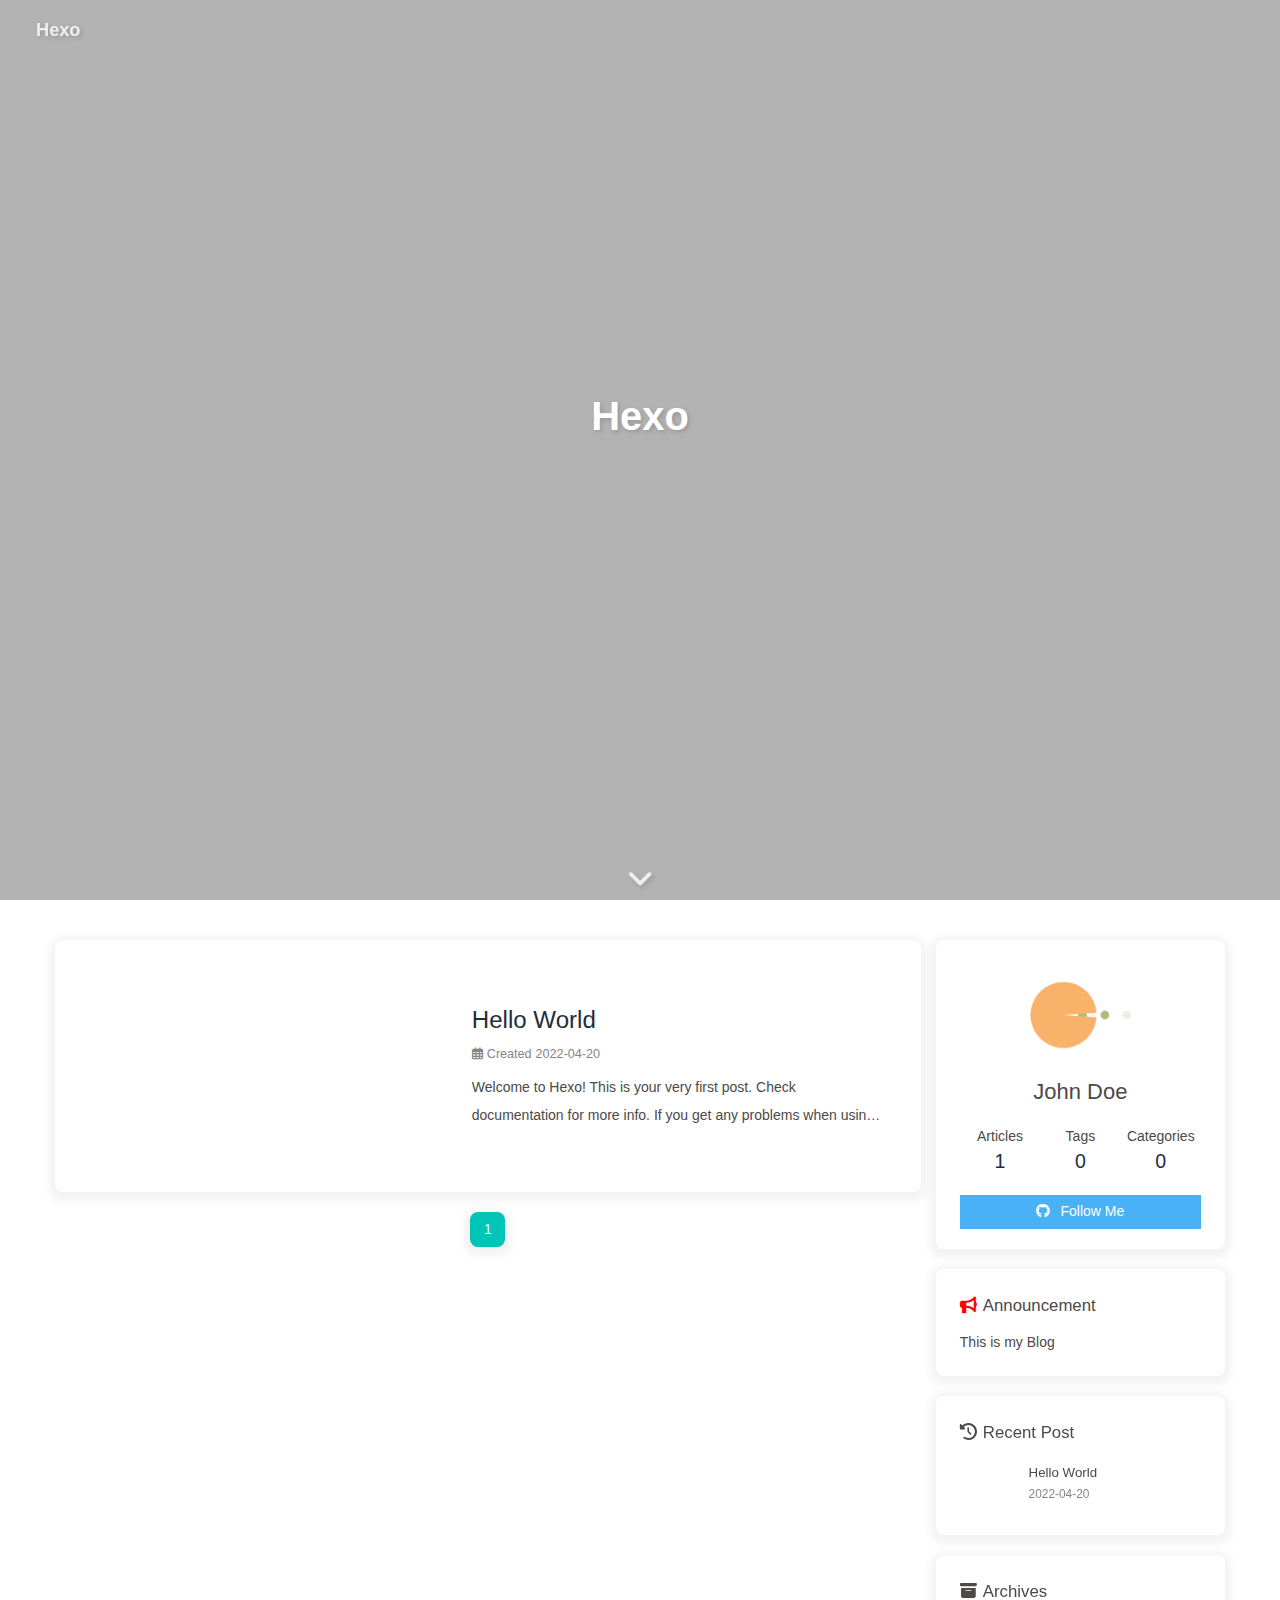
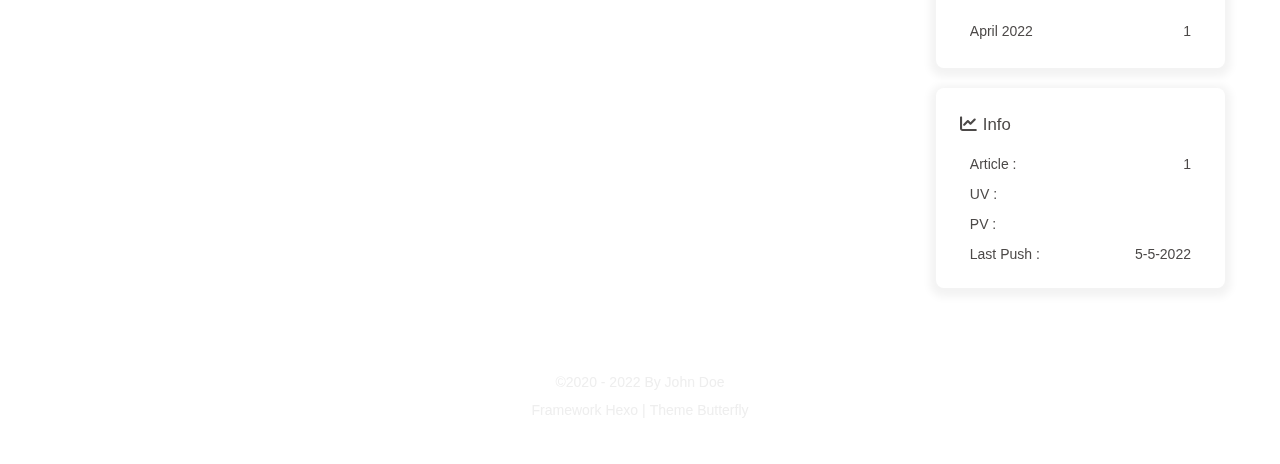
==== commit 043c8b7a: "Site updated: 2022-05-05 18:12:45" ====
--- a/index.html
+++ b/index.html
@@ -48,7 +48,7 @@
   isHome: true,
   isHighlightShrink: false,
   isToc: false,
-  postUpdate: '2022-04-20 23:26:47'
+  postUpdate: '2022-05-05 18:12:23'
 }</script><noscript><style type="text/css">
   #nav {
     opacity: 1
@@ -137,7 +137,7 @@
       }
     }
     detectApple()
-    })(window)</script><meta name="generator" content="Hexo 5.4.2"></head><body><div id="sidebar"><div id="menu-mask"></div><div id="sidebar-menus"><div class="avatar-img is-center"><img src="https://i.loli.net/2021/02/24/5O1day2nriDzjSu.png" onerror="onerror=null;src='/img/friend_404.gif'" alt="avatar"/></div><div class="site-data is-center"><div class="data-item"><a href="/archives/"><div class="headline">Articles</div><div class="length-num">1</div></a></div><div class="data-item"><a href="/tags/"><div class="headline">Tags</div><div class="length-num">0</div></a></div><div class="data-item"><a href="/categories/"><div class="headline">Categories</div><div class="length-num">0</div></a></div></div><hr/></div></div><div class="page" id="body-wrap"><header class="full_page" id="page-header"><nav id="nav"><span id="blog_name"><a id="site-name" href="/">Hexo</a></span><div id="menus"><div id="toggle-menu"><a class="site-page"><i class="fas fa-bars fa-fw"></i></a></div></div></nav><div id="site-info"><h1 id="site-title">Hexo</h1></div><div id="scroll-down"><i class="fas fa-angle-down scroll-down-effects"></i></div></header><main class="layout" id="content-inner"><div class="recent-posts" id="recent-posts"><div class="recent-post-item"><div class="post_cover left"><a href="/2022/04/20/hello-world/" title="Hello World"><img class="post_bg" src="[data-uri]" onerror="this.onerror=null;this.src='/img/404.jpg'" alt="Hello World"></a></div><div class="recent-post-info"><a class="article-title" href="/2022/04/20/hello-world/" title="Hello World">Hello World</a><div class="article-meta-wrap"><span class="post-meta-date"><i class="far fa-calendar-alt"></i><span class="article-meta-label">Created</span><time datetime="2022-04-20T10:26:19.375Z" title="Created 2022-04-20 18:26:19">2022-04-20</time></span></div><div class="content">Welcome to Hexo! This is your very first post. Check documentation for more info. If you get any problems when using Hexo, you can find the answer in troubleshooting or you can ask me on GitHub.
+    })(window)</script><meta name="generator" content="Hexo 5.4.2"></head><body><div id="sidebar"><div id="menu-mask"></div><div id="sidebar-menus"><div class="avatar-img is-center"><img src="https://i.loli.net/2021/02/24/5O1day2nriDzjSu.png" onerror="onerror=null;src='/img/friend_404.gif'" alt="avatar"/></div><div class="site-data is-center"><div class="data-item"><a href="/archives/"><div class="headline">Articles</div><div class="length-num">1</div></a></div><div class="data-item"><a href="/tags/"><div class="headline">Tags</div><div class="length-num">0</div></a></div><div class="data-item"><a href="/categories/"><div class="headline">Categories</div><div class="length-num">0</div></a></div></div><hr/></div></div><div class="page" id="body-wrap"><header class="full_page" id="page-header" style="background-color:transparent;"><nav id="nav"><span id="blog_name"><a id="site-name" href="/">Hexo</a></span><div id="menus"><div id="toggle-menu"><a class="site-page"><i class="fas fa-bars fa-fw"></i></a></div></div></nav><div id="site-info"><h1 id="site-title">Hexo</h1></div><div id="scroll-down"><i class="fas fa-angle-down scroll-down-effects"></i></div></header><main class="layout" id="content-inner"><div class="recent-posts" id="recent-posts"><div class="recent-post-item"><div class="post_cover left"><a href="/2022/04/20/hello-world/" title="Hello World"><img class="post_bg" src="[data-uri]" onerror="this.onerror=null;this.src='/img/404.jpg'" alt="Hello World"></a></div><div class="recent-post-info"><a class="article-title" href="/2022/04/20/hello-world/" title="Hello World">Hello World</a><div class="article-meta-wrap"><span class="post-meta-date"><i class="far fa-calendar-alt"></i><span class="article-meta-label">Created</span><time datetime="2022-04-20T10:26:19.375Z" title="Created 2022-04-20 18:26:19">2022-04-20</time></span></div><div class="content">Welcome to Hexo! This is your very first post. Check documentation for more info. If you get any problems when using Hexo, you can find the answer in troubleshooting or you can ask me on GitHub.
 Quick StartCreate a new post1$ hexo new &quot;My New Post&quot;
 
 More info: Writing
@@ -150,4 +150,4 @@
 Deploy to remote sites1$ hexo deploy
 
 More info: Deployment
-</div></div></div><nav id="pagination"><div class="pagination"><span class="page-number current">1</span></div></nav></div><div class="aside-content" id="aside-content"><div class="card-widget card-info"><div class="is-center"><div class="avatar-img"><img src="https://i.loli.net/2021/02/24/5O1day2nriDzjSu.png" onerror="this.onerror=null;this.src='/img/friend_404.gif'" alt="avatar"/></div><div class="author-info__name">John Doe</div><div class="author-info__description"></div></div><div class="card-info-data is-center"><div class="card-info-data-item"><a href="/archives/"><div class="headline">Articles</div><div class="length-num">1</div></a></div><div class="card-info-data-item"><a href="/tags/"><div class="headline">Tags</div><div class="length-num">0</div></a></div><div class="card-info-data-item"><a href="/categories/"><div class="headline">Categories</div><div class="length-num">0</div></a></div></div><a id="card-info-btn" target="_blank" rel="noopener" href="https://github.com/xxxxxx"><i class="fab fa-github"></i><span>Follow Me</span></a></div><div class="card-widget card-announcement"><div class="item-headline"><i class="fas fa-bullhorn fa-shake"></i><span>Announcement</span></div><div class="announcement_content">This is my Blog</div></div><div class="sticky_layout"><div class="card-widget card-recent-post"><div class="item-headline"><i class="fas fa-history"></i><span>Recent Post</span></div><div class="aside-list"><div class="aside-list-item"><a class="thumbnail" href="/2022/04/20/hello-world/" title="Hello World"><img src="[data-uri]" onerror="this.onerror=null;this.src='/img/404.jpg'" alt="Hello World"/></a><div class="content"><a class="title" href="/2022/04/20/hello-world/" title="Hello World">Hello World</a><time datetime="2022-04-20T10:26:19.375Z" title="Created 2022-04-20 18:26:19">2022-04-20</time></div></div></div></div><div class="card-widget card-archives"><div class="item-headline"><i class="fas fa-archive"></i><span>Archives</span></div><ul class="card-archive-list"><li class="card-archive-list-item"><a class="card-archive-list-link" href="/archives/2022/04/"><span class="card-archive-list-date">April 2022</span><span class="card-archive-list-count">1</span></a></li></ul></div><div class="card-widget card-webinfo"><div class="item-headline"><i class="fas fa-chart-line"></i><span>Info</span></div><div class="webinfo"><div class="webinfo-item"><div class="item-name">Article :</div><div class="item-count">1</div></div><div class="webinfo-item"><div class="item-name">UV :</div><div class="item-count" id="busuanzi_value_site_uv"></div></div><div class="webinfo-item"><div class="item-name">PV :</div><div class="item-count" id="busuanzi_value_site_pv"></div></div><div class="webinfo-item"><div class="item-name">Last Push :</div><div class="item-count" id="last-push-date" data-lastPushDate="2022-04-20T15:26:47.221Z"></div></div></div></div></div></div></main><footer id="footer"><div id="footer-wrap"><div class="copyright">&copy;2020 - 2022 By John Doe</div><div class="framework-info"><span>Framework </span><a target="_blank" rel="noopener" href="https://hexo.io">Hexo</a><span class="footer-separator">|</span><span>Theme </span><a target="_blank" rel="noopener" href="https://github.com/jerryc127/hexo-theme-butterfly">Butterfly</a></div></div></footer></div><div id="rightside"><div id="rightside-config-hide"><button id="darkmode" type="button" title="Switch Between Light And Dark Mode"><i class="fas fa-adjust"></i></button><button id="hide-aside-btn" type="button" title="Toggle between single-column and double-column"><i class="fas fa-arrows-alt-h"></i></button></div><div id="rightside-config-show"><button id="rightside_config" type="button" title="Setting"><i class="fas fa-cog fa-spin"></i></button><button id="go-up" type="button" title="Back To Top"><i class="fas fa-arrow-up"></i></button></div></div><div><script src="/js/utils.js"></script><script src="/js/main.js"></script><script src="https://cdn.jsdelivr.net/npm/@fancyapps/ui/dist/fancybox.umd.js"></script><div class="js-pjax"></div><script async data-pjax src="//busuanzi.ibruce.info/busuanzi/2.3/busuanzi.pure.mini.js"></script></div></body></html>+</div></div></div><nav id="pagination"><div class="pagination"><span class="page-number current">1</span></div></nav></div><div class="aside-content" id="aside-content"><div class="card-widget card-info"><div class="is-center"><div class="avatar-img"><img src="https://i.loli.net/2021/02/24/5O1day2nriDzjSu.png" onerror="this.onerror=null;this.src='/img/friend_404.gif'" alt="avatar"/></div><div class="author-info__name">John Doe</div><div class="author-info__description"></div></div><div class="card-info-data is-center"><div class="card-info-data-item"><a href="/archives/"><div class="headline">Articles</div><div class="length-num">1</div></a></div><div class="card-info-data-item"><a href="/tags/"><div class="headline">Tags</div><div class="length-num">0</div></a></div><div class="card-info-data-item"><a href="/categories/"><div class="headline">Categories</div><div class="length-num">0</div></a></div></div><a id="card-info-btn" target="_blank" rel="noopener" href="https://github.com/xxxxxx"><i class="fab fa-github"></i><span>Follow Me</span></a></div><div class="card-widget card-announcement"><div class="item-headline"><i class="fas fa-bullhorn fa-shake"></i><span>Announcement</span></div><div class="announcement_content">This is my Blog</div></div><div class="sticky_layout"><div class="card-widget card-recent-post"><div class="item-headline"><i class="fas fa-history"></i><span>Recent Post</span></div><div class="aside-list"><div class="aside-list-item"><a class="thumbnail" href="/2022/04/20/hello-world/" title="Hello World"><img src="[data-uri]" onerror="this.onerror=null;this.src='/img/404.jpg'" alt="Hello World"/></a><div class="content"><a class="title" href="/2022/04/20/hello-world/" title="Hello World">Hello World</a><time datetime="2022-04-20T10:26:19.375Z" title="Created 2022-04-20 18:26:19">2022-04-20</time></div></div></div></div><div class="card-widget card-archives"><div class="item-headline"><i class="fas fa-archive"></i><span>Archives</span></div><ul class="card-archive-list"><li class="card-archive-list-item"><a class="card-archive-list-link" href="/archives/2022/04/"><span class="card-archive-list-date">April 2022</span><span class="card-archive-list-count">1</span></a></li></ul></div><div class="card-widget card-webinfo"><div class="item-headline"><i class="fas fa-chart-line"></i><span>Info</span></div><div class="webinfo"><div class="webinfo-item"><div class="item-name">Article :</div><div class="item-count">1</div></div><div class="webinfo-item"><div class="item-name">UV :</div><div class="item-count" id="busuanzi_value_site_uv"></div></div><div class="webinfo-item"><div class="item-name">PV :</div><div class="item-count" id="busuanzi_value_site_pv"></div></div><div class="webinfo-item"><div class="item-name">Last Push :</div><div class="item-count" id="last-push-date" data-lastPushDate="2022-05-05T10:12:23.808Z"></div></div></div></div></div></div></main><footer id="footer" style="background-color: transparent;"><div id="footer-wrap"><div class="copyright">&copy;2020 - 2022 By John Doe</div><div class="framework-info"><span>Framework </span><a target="_blank" rel="noopener" href="https://hexo.io">Hexo</a><span class="footer-separator">|</span><span>Theme </span><a target="_blank" rel="noopener" href="https://github.com/jerryc127/hexo-theme-butterfly">Butterfly</a></div></div></footer></div><div id="rightside"><div id="rightside-config-hide"><button id="darkmode" type="button" title="Switch Between Light And Dark Mode"><i class="fas fa-adjust"></i></button><button id="hide-aside-btn" type="button" title="Toggle between single-column and double-column"><i class="fas fa-arrows-alt-h"></i></button></div><div id="rightside-config-show"><button id="rightside_config" type="button" title="Setting"><i class="fas fa-cog fa-spin"></i></button><button id="go-up" type="button" title="Back To Top"><i class="fas fa-arrow-up"></i></button></div></div><div><script src="/js/utils.js"></script><script src="/js/main.js"></script><script src="https://cdn.jsdelivr.net/npm/@fancyapps/ui/dist/fancybox.umd.js"></script><div class="js-pjax"></div><script async data-pjax src="//busuanzi.ibruce.info/busuanzi/2.3/busuanzi.pure.mini.js"></script></div></body></html>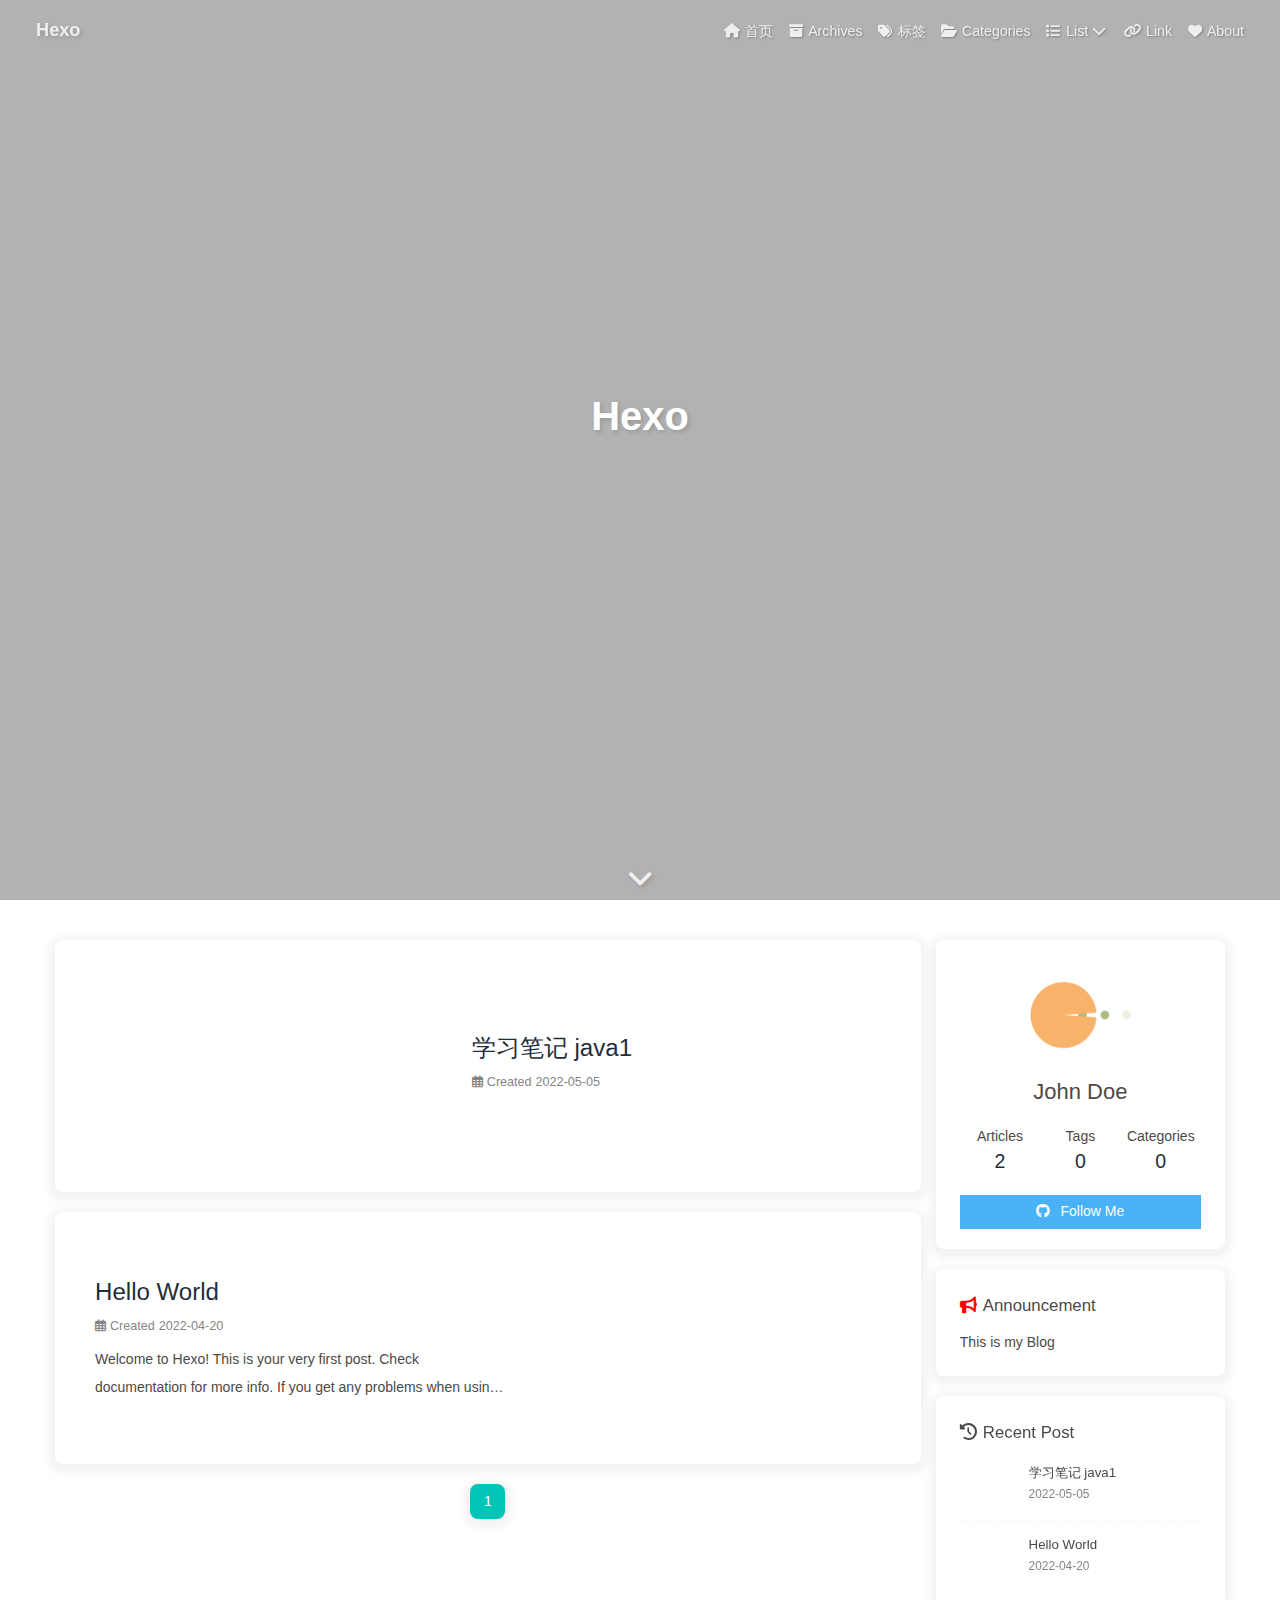
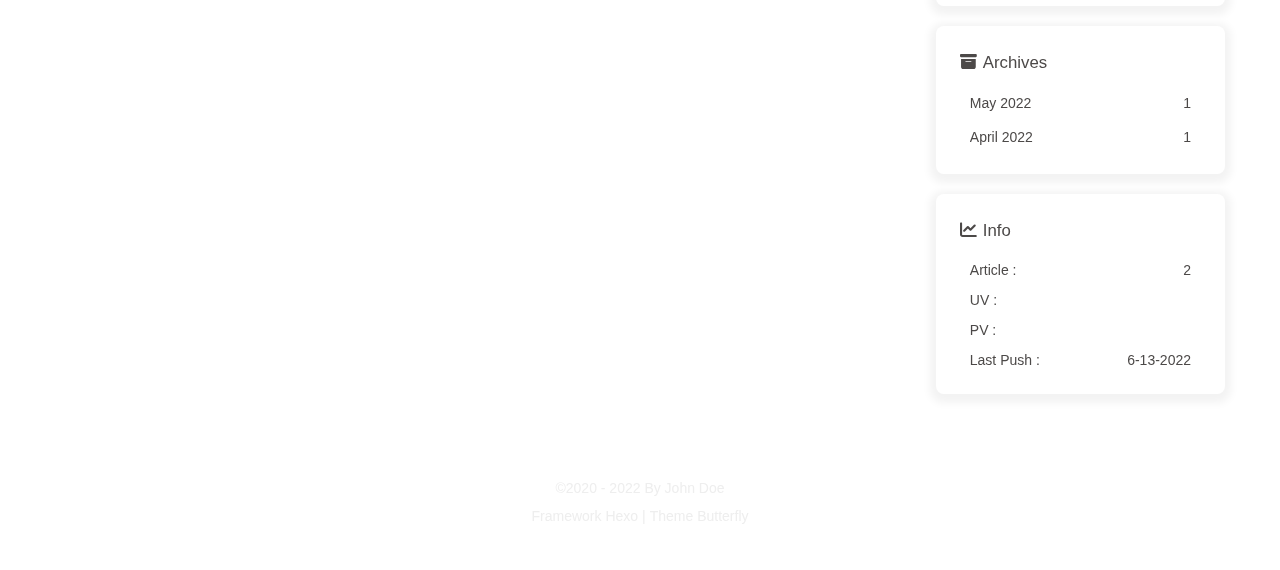
==== commit c25bbf81: "Site updated: 2022-06-13 14:04:32" ====
--- a/index.html
+++ b/index.html
@@ -48,7 +48,7 @@
   isHome: true,
   isHighlightShrink: false,
   isToc: false,
-  postUpdate: '2022-05-05 18:12:23'
+  postUpdate: '2022-06-13 13:57:49'
 }</script><noscript><style type="text/css">
   #nav {
     opacity: 1
@@ -137,7 +137,7 @@
       }
     }
     detectApple()
-    })(window)</script><meta name="generator" content="Hexo 5.4.2"></head><body><div id="sidebar"><div id="menu-mask"></div><div id="sidebar-menus"><div class="avatar-img is-center"><img src="https://i.loli.net/2021/02/24/5O1day2nriDzjSu.png" onerror="onerror=null;src='/img/friend_404.gif'" alt="avatar"/></div><div class="site-data is-center"><div class="data-item"><a href="/archives/"><div class="headline">Articles</div><div class="length-num">1</div></a></div><div class="data-item"><a href="/tags/"><div class="headline">Tags</div><div class="length-num">0</div></a></div><div class="data-item"><a href="/categories/"><div class="headline">Categories</div><div class="length-num">0</div></a></div></div><hr/></div></div><div class="page" id="body-wrap"><header class="full_page" id="page-header" style="background-color:transparent;"><nav id="nav"><span id="blog_name"><a id="site-name" href="/">Hexo</a></span><div id="menus"><div id="toggle-menu"><a class="site-page"><i class="fas fa-bars fa-fw"></i></a></div></div></nav><div id="site-info"><h1 id="site-title">Hexo</h1></div><div id="scroll-down"><i class="fas fa-angle-down scroll-down-effects"></i></div></header><main class="layout" id="content-inner"><div class="recent-posts" id="recent-posts"><div class="recent-post-item"><div class="post_cover left"><a href="/2022/04/20/hello-world/" title="Hello World"><img class="post_bg" src="[data-uri]" onerror="this.onerror=null;this.src='/img/404.jpg'" alt="Hello World"></a></div><div class="recent-post-info"><a class="article-title" href="/2022/04/20/hello-world/" title="Hello World">Hello World</a><div class="article-meta-wrap"><span class="post-meta-date"><i class="far fa-calendar-alt"></i><span class="article-meta-label">Created</span><time datetime="2022-04-20T10:26:19.375Z" title="Created 2022-04-20 18:26:19">2022-04-20</time></span></div><div class="content">Welcome to Hexo! This is your very first post. Check documentation for more info. If you get any problems when using Hexo, you can find the answer in troubleshooting or you can ask me on GitHub.
+    })(window)</script><meta name="generator" content="Hexo 5.4.2"></head><body><div id="sidebar"><div id="menu-mask"></div><div id="sidebar-menus"><div class="avatar-img is-center"><img src="https://i.loli.net/2021/02/24/5O1day2nriDzjSu.png" onerror="onerror=null;src='/img/friend_404.gif'" alt="avatar"/></div><div class="site-data is-center"><div class="data-item"><a href="/archives/"><div class="headline">Articles</div><div class="length-num">2</div></a></div><div class="data-item"><a href="/tags/"><div class="headline">Tags</div><div class="length-num">0</div></a></div><div class="data-item"><a href="/categories/"><div class="headline">Categories</div><div class="length-num">0</div></a></div></div><hr/><div class="menus_items"><div class="menus_item"><a class="site-page" href="/"><i class="fa-fw fas fa-home"></i><span> 首页</span></a></div><div class="menus_item"><a class="site-page" href="/archives/"><i class="fa-fw fas fa-archive"></i><span> Archives</span></a></div><div class="menus_item"><a class="site-page" href="/tags/"><i class="fa-fw fas fa-tags"></i><span> 标签</span></a></div><div class="menus_item"><a class="site-page" href="/categories/"><i class="fa-fw fas fa-folder-open"></i><span> Categories</span></a></div><div class="menus_item"><a class="site-page group" href="javascript:void(0);"><i class="fa-fw fas fa-list"></i><span> List</span><i class="fas fa-chevron-down"></i></a><ul class="menus_item_child"><li><a class="site-page child" href="/music/"><i class="fa-fw fas fa-music"></i><span> 歌曲</span></a></li><li><a class="site-page child" href="/movies/"><i class="fa-fw fas fa-video"></i><span> 电影</span></a></li></ul></div><div class="menus_item"><a class="site-page" href="/link/"><i class="fa-fw fas fa-link"></i><span> Link</span></a></div><div class="menus_item"><a class="site-page" href="/about/"><i class="fa-fw fas fa-heart"></i><span> About</span></a></div></div></div></div><div class="page" id="body-wrap"><header class="full_page" id="page-header" style="background-color:transparent;"><nav id="nav"><span id="blog_name"><a id="site-name" href="/">Hexo</a></span><div id="menus"><div class="menus_items"><div class="menus_item"><a class="site-page" href="/"><i class="fa-fw fas fa-home"></i><span> 首页</span></a></div><div class="menus_item"><a class="site-page" href="/archives/"><i class="fa-fw fas fa-archive"></i><span> Archives</span></a></div><div class="menus_item"><a class="site-page" href="/tags/"><i class="fa-fw fas fa-tags"></i><span> 标签</span></a></div><div class="menus_item"><a class="site-page" href="/categories/"><i class="fa-fw fas fa-folder-open"></i><span> Categories</span></a></div><div class="menus_item"><a class="site-page group" href="javascript:void(0);"><i class="fa-fw fas fa-list"></i><span> List</span><i class="fas fa-chevron-down"></i></a><ul class="menus_item_child"><li><a class="site-page child" href="/music/"><i class="fa-fw fas fa-music"></i><span> 歌曲</span></a></li><li><a class="site-page child" href="/movies/"><i class="fa-fw fas fa-video"></i><span> 电影</span></a></li></ul></div><div class="menus_item"><a class="site-page" href="/link/"><i class="fa-fw fas fa-link"></i><span> Link</span></a></div><div class="menus_item"><a class="site-page" href="/about/"><i class="fa-fw fas fa-heart"></i><span> About</span></a></div></div><div id="toggle-menu"><a class="site-page"><i class="fas fa-bars fa-fw"></i></a></div></div></nav><div id="site-info"><h1 id="site-title">Hexo</h1></div><div id="scroll-down"><i class="fas fa-angle-down scroll-down-effects"></i></div></header><main class="layout" id="content-inner"><div class="recent-posts" id="recent-posts"><div class="recent-post-item"><div class="post_cover left"><a href="/2022/05/05/%E5%AD%A6%E4%B9%A0%E7%AC%94%E8%AE%B0-java1/" title="学习笔记 java1"><img class="post_bg" src="[data-uri]" onerror="this.onerror=null;this.src='/img/404.jpg'" alt="学习笔记 java1"></a></div><div class="recent-post-info"><a class="article-title" href="/2022/05/05/%E5%AD%A6%E4%B9%A0%E7%AC%94%E8%AE%B0-java1/" title="学习笔记 java1">学习笔记 java1</a><div class="article-meta-wrap"><span class="post-meta-date"><i class="far fa-calendar-alt"></i><span class="article-meta-label">Created</span><time datetime="2022-05-05T10:18:51.000Z" title="Created 2022-05-05 18:18:51">2022-05-05</time></span></div><div class="content"></div></div></div><div class="recent-post-item"><div class="post_cover right"><a href="/2022/04/20/hello-world/" title="Hello World"><img class="post_bg" src="[data-uri]" onerror="this.onerror=null;this.src='/img/404.jpg'" alt="Hello World"></a></div><div class="recent-post-info"><a class="article-title" href="/2022/04/20/hello-world/" title="Hello World">Hello World</a><div class="article-meta-wrap"><span class="post-meta-date"><i class="far fa-calendar-alt"></i><span class="article-meta-label">Created</span><time datetime="2022-04-20T10:26:19.375Z" title="Created 2022-04-20 18:26:19">2022-04-20</time></span></div><div class="content">Welcome to Hexo! This is your very first post. Check documentation for more info. If you get any problems when using Hexo, you can find the answer in troubleshooting or you can ask me on GitHub.
 Quick StartCreate a new post1$ hexo new &quot;My New Post&quot;
 
 More info: Writing
@@ -150,4 +150,4 @@
 Deploy to remote sites1$ hexo deploy
 
 More info: Deployment
-</div></div></div><nav id="pagination"><div class="pagination"><span class="page-number current">1</span></div></nav></div><div class="aside-content" id="aside-content"><div class="card-widget card-info"><div class="is-center"><div class="avatar-img"><img src="https://i.loli.net/2021/02/24/5O1day2nriDzjSu.png" onerror="this.onerror=null;this.src='/img/friend_404.gif'" alt="avatar"/></div><div class="author-info__name">John Doe</div><div class="author-info__description"></div></div><div class="card-info-data is-center"><div class="card-info-data-item"><a href="/archives/"><div class="headline">Articles</div><div class="length-num">1</div></a></div><div class="card-info-data-item"><a href="/tags/"><div class="headline">Tags</div><div class="length-num">0</div></a></div><div class="card-info-data-item"><a href="/categories/"><div class="headline">Categories</div><div class="length-num">0</div></a></div></div><a id="card-info-btn" target="_blank" rel="noopener" href="https://github.com/xxxxxx"><i class="fab fa-github"></i><span>Follow Me</span></a></div><div class="card-widget card-announcement"><div class="item-headline"><i class="fas fa-bullhorn fa-shake"></i><span>Announcement</span></div><div class="announcement_content">This is my Blog</div></div><div class="sticky_layout"><div class="card-widget card-recent-post"><div class="item-headline"><i class="fas fa-history"></i><span>Recent Post</span></div><div class="aside-list"><div class="aside-list-item"><a class="thumbnail" href="/2022/04/20/hello-world/" title="Hello World"><img src="[data-uri]" onerror="this.onerror=null;this.src='/img/404.jpg'" alt="Hello World"/></a><div class="content"><a class="title" href="/2022/04/20/hello-world/" title="Hello World">Hello World</a><time datetime="2022-04-20T10:26:19.375Z" title="Created 2022-04-20 18:26:19">2022-04-20</time></div></div></div></div><div class="card-widget card-archives"><div class="item-headline"><i class="fas fa-archive"></i><span>Archives</span></div><ul class="card-archive-list"><li class="card-archive-list-item"><a class="card-archive-list-link" href="/archives/2022/04/"><span class="card-archive-list-date">April 2022</span><span class="card-archive-list-count">1</span></a></li></ul></div><div class="card-widget card-webinfo"><div class="item-headline"><i class="fas fa-chart-line"></i><span>Info</span></div><div class="webinfo"><div class="webinfo-item"><div class="item-name">Article :</div><div class="item-count">1</div></div><div class="webinfo-item"><div class="item-name">UV :</div><div class="item-count" id="busuanzi_value_site_uv"></div></div><div class="webinfo-item"><div class="item-name">PV :</div><div class="item-count" id="busuanzi_value_site_pv"></div></div><div class="webinfo-item"><div class="item-name">Last Push :</div><div class="item-count" id="last-push-date" data-lastPushDate="2022-05-05T10:12:23.808Z"></div></div></div></div></div></div></main><footer id="footer" style="background-color: transparent;"><div id="footer-wrap"><div class="copyright">&copy;2020 - 2022 By John Doe</div><div class="framework-info"><span>Framework </span><a target="_blank" rel="noopener" href="https://hexo.io">Hexo</a><span class="footer-separator">|</span><span>Theme </span><a target="_blank" rel="noopener" href="https://github.com/jerryc127/hexo-theme-butterfly">Butterfly</a></div></div></footer></div><div id="rightside"><div id="rightside-config-hide"><button id="darkmode" type="button" title="Switch Between Light And Dark Mode"><i class="fas fa-adjust"></i></button><button id="hide-aside-btn" type="button" title="Toggle between single-column and double-column"><i class="fas fa-arrows-alt-h"></i></button></div><div id="rightside-config-show"><button id="rightside_config" type="button" title="Setting"><i class="fas fa-cog fa-spin"></i></button><button id="go-up" type="button" title="Back To Top"><i class="fas fa-arrow-up"></i></button></div></div><div><script src="/js/utils.js"></script><script src="/js/main.js"></script><script src="https://cdn.jsdelivr.net/npm/@fancyapps/ui/dist/fancybox.umd.js"></script><div class="js-pjax"></div><script async data-pjax src="//busuanzi.ibruce.info/busuanzi/2.3/busuanzi.pure.mini.js"></script></div></body></html>+</div></div></div><nav id="pagination"><div class="pagination"><span class="page-number current">1</span></div></nav></div><div class="aside-content" id="aside-content"><div class="card-widget card-info"><div class="is-center"><div class="avatar-img"><img src="https://i.loli.net/2021/02/24/5O1day2nriDzjSu.png" onerror="this.onerror=null;this.src='/img/friend_404.gif'" alt="avatar"/></div><div class="author-info__name">John Doe</div><div class="author-info__description"></div></div><div class="card-info-data is-center"><div class="card-info-data-item"><a href="/archives/"><div class="headline">Articles</div><div class="length-num">2</div></a></div><div class="card-info-data-item"><a href="/tags/"><div class="headline">Tags</div><div class="length-num">0</div></a></div><div class="card-info-data-item"><a href="/categories/"><div class="headline">Categories</div><div class="length-num">0</div></a></div></div><a id="card-info-btn" target="_blank" rel="noopener" href="https://github.com/xxxxxx"><i class="fab fa-github"></i><span>Follow Me</span></a></div><div class="card-widget card-announcement"><div class="item-headline"><i class="fas fa-bullhorn fa-shake"></i><span>Announcement</span></div><div class="announcement_content">This is my Blog</div></div><div class="sticky_layout"><div class="card-widget card-recent-post"><div class="item-headline"><i class="fas fa-history"></i><span>Recent Post</span></div><div class="aside-list"><div class="aside-list-item"><a class="thumbnail" href="/2022/05/05/%E5%AD%A6%E4%B9%A0%E7%AC%94%E8%AE%B0-java1/" title="学习笔记 java1"><img src="[data-uri]" onerror="this.onerror=null;this.src='/img/404.jpg'" alt="学习笔记 java1"/></a><div class="content"><a class="title" href="/2022/05/05/%E5%AD%A6%E4%B9%A0%E7%AC%94%E8%AE%B0-java1/" title="学习笔记 java1">学习笔记 java1</a><time datetime="2022-05-05T10:18:51.000Z" title="Created 2022-05-05 18:18:51">2022-05-05</time></div></div><div class="aside-list-item"><a class="thumbnail" href="/2022/04/20/hello-world/" title="Hello World"><img src="[data-uri]" onerror="this.onerror=null;this.src='/img/404.jpg'" alt="Hello World"/></a><div class="content"><a class="title" href="/2022/04/20/hello-world/" title="Hello World">Hello World</a><time datetime="2022-04-20T10:26:19.375Z" title="Created 2022-04-20 18:26:19">2022-04-20</time></div></div></div></div><div class="card-widget card-archives"><div class="item-headline"><i class="fas fa-archive"></i><span>Archives</span></div><ul class="card-archive-list"><li class="card-archive-list-item"><a class="card-archive-list-link" href="/archives/2022/05/"><span class="card-archive-list-date">May 2022</span><span class="card-archive-list-count">1</span></a></li><li class="card-archive-list-item"><a class="card-archive-list-link" href="/archives/2022/04/"><span class="card-archive-list-date">April 2022</span><span class="card-archive-list-count">1</span></a></li></ul></div><div class="card-widget card-webinfo"><div class="item-headline"><i class="fas fa-chart-line"></i><span>Info</span></div><div class="webinfo"><div class="webinfo-item"><div class="item-name">Article :</div><div class="item-count">2</div></div><div class="webinfo-item"><div class="item-name">UV :</div><div class="item-count" id="busuanzi_value_site_uv"></div></div><div class="webinfo-item"><div class="item-name">PV :</div><div class="item-count" id="busuanzi_value_site_pv"></div></div><div class="webinfo-item"><div class="item-name">Last Push :</div><div class="item-count" id="last-push-date" data-lastPushDate="2022-06-13T05:57:49.394Z"></div></div></div></div></div></div></main><footer id="footer" style="background-color: transparent;"><div id="footer-wrap"><div class="copyright">&copy;2020 - 2022 By John Doe</div><div class="framework-info"><span>Framework </span><a target="_blank" rel="noopener" href="https://hexo.io">Hexo</a><span class="footer-separator">|</span><span>Theme </span><a target="_blank" rel="noopener" href="https://github.com/jerryc127/hexo-theme-butterfly">Butterfly</a></div></div></footer></div><div id="rightside"><div id="rightside-config-hide"><button id="darkmode" type="button" title="Switch Between Light And Dark Mode"><i class="fas fa-adjust"></i></button><button id="hide-aside-btn" type="button" title="Toggle between single-column and double-column"><i class="fas fa-arrows-alt-h"></i></button></div><div id="rightside-config-show"><button id="rightside_config" type="button" title="Setting"><i class="fas fa-cog fa-spin"></i></button><button id="go-up" type="button" title="Back To Top"><i class="fas fa-arrow-up"></i></button></div></div><div><script src="/js/utils.js"></script><script src="/js/main.js"></script><script src="https://cdn.jsdelivr.net/npm/@fancyapps/ui/dist/fancybox.umd.js"></script><div class="js-pjax"></div><script async data-pjax src="//busuanzi.ibruce.info/busuanzi/2.3/busuanzi.pure.mini.js"></script></div></body></html>